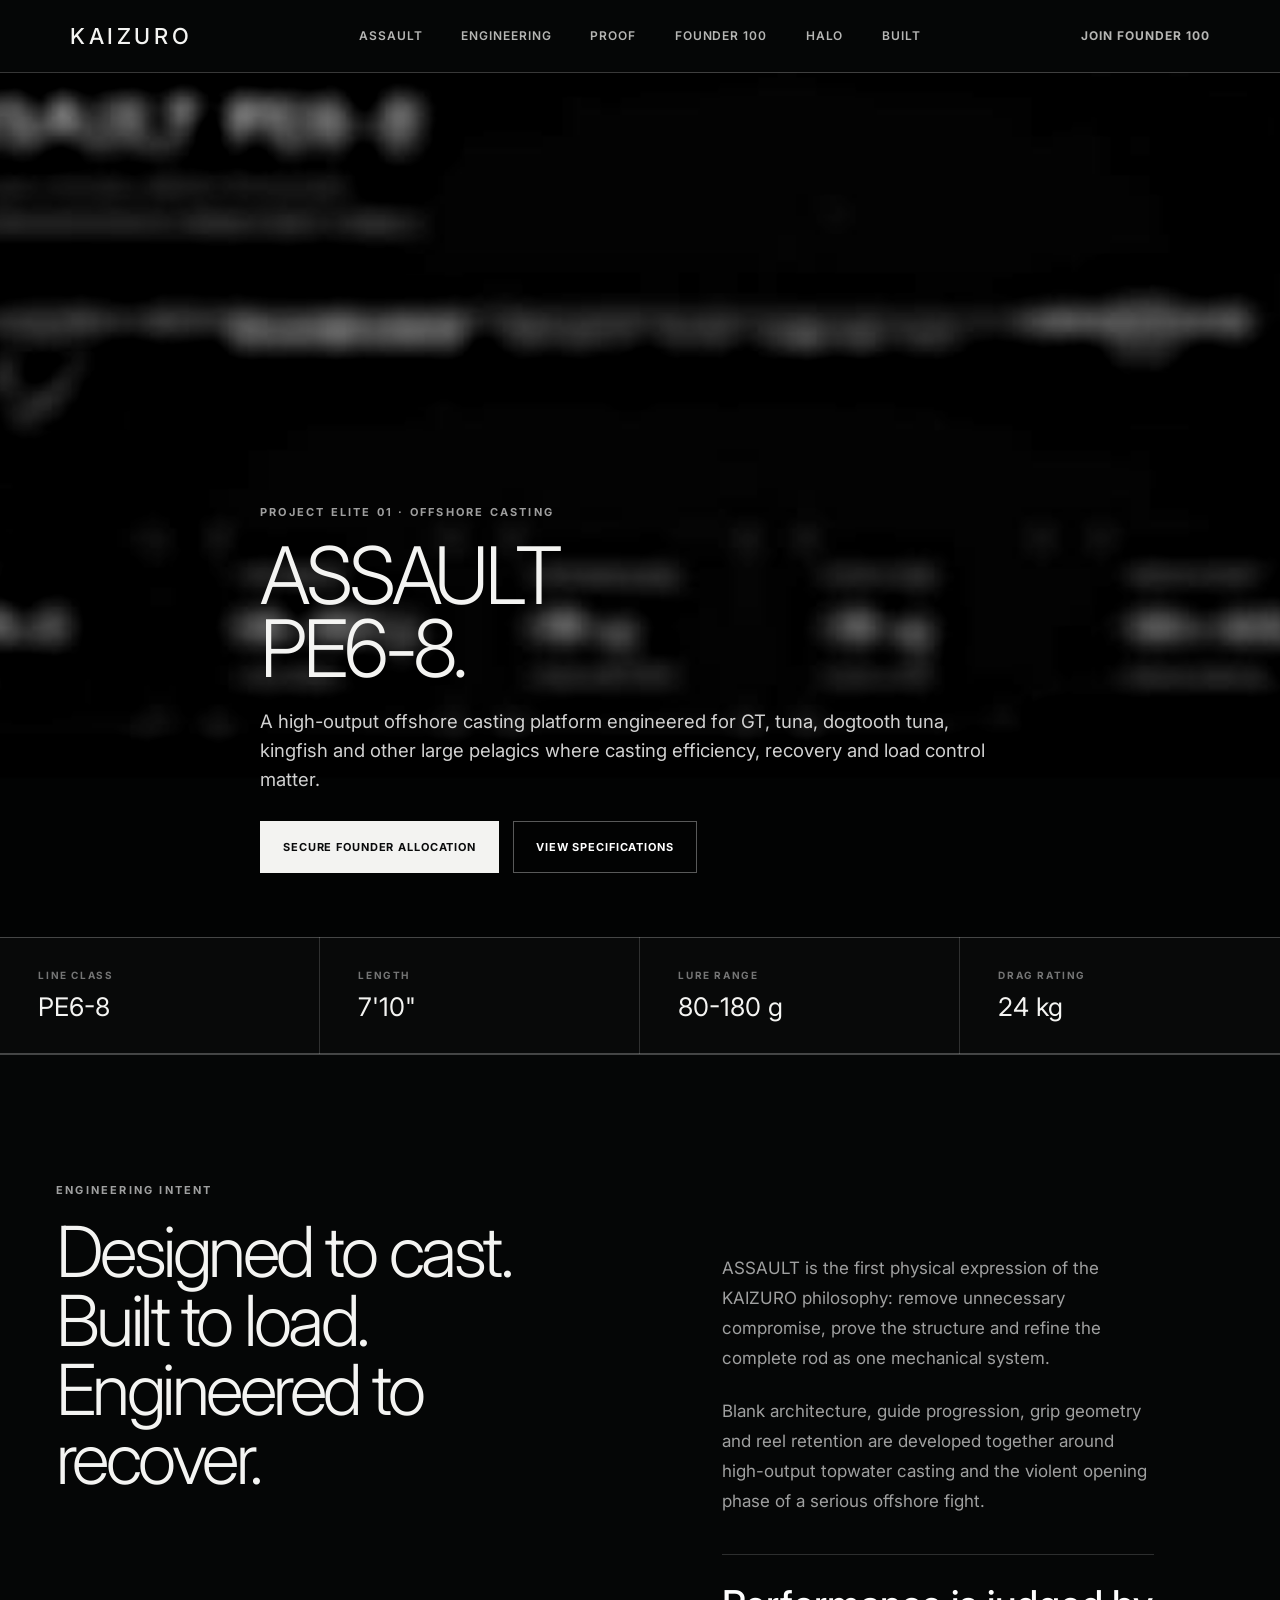
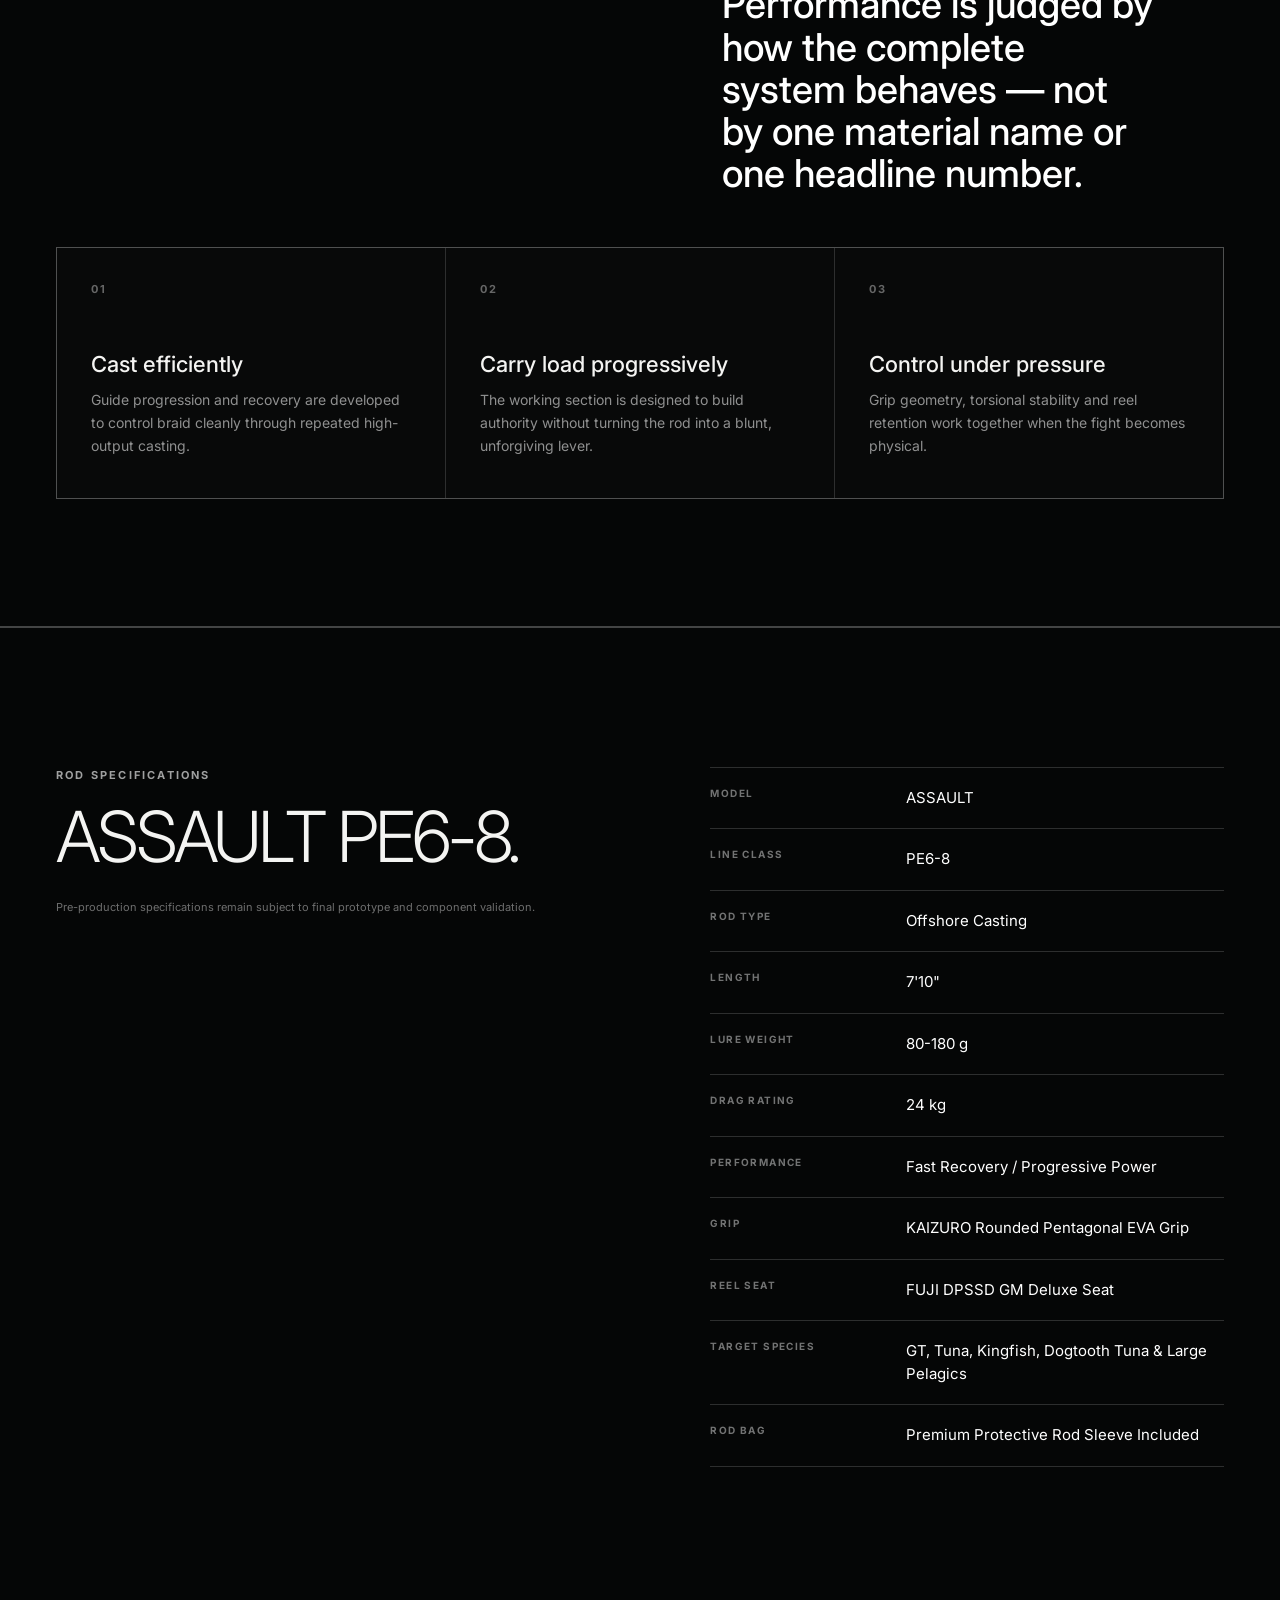
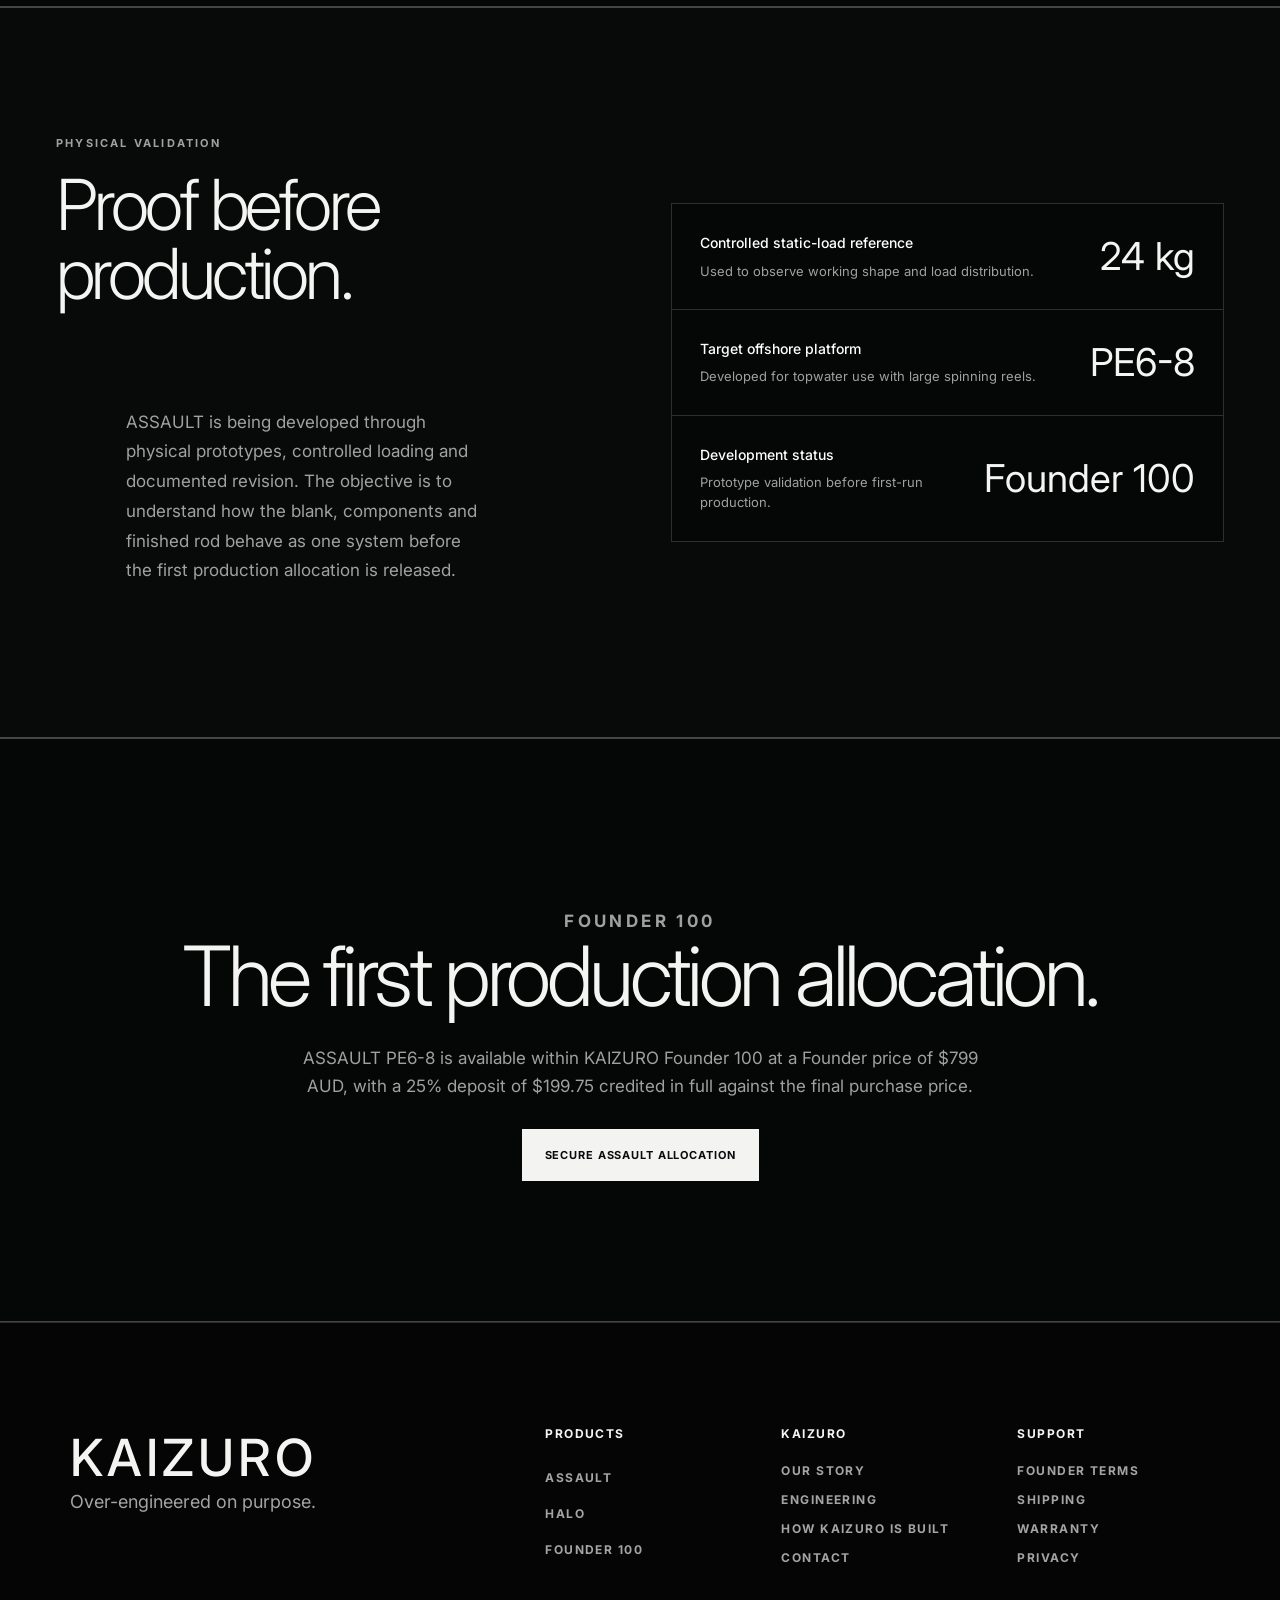
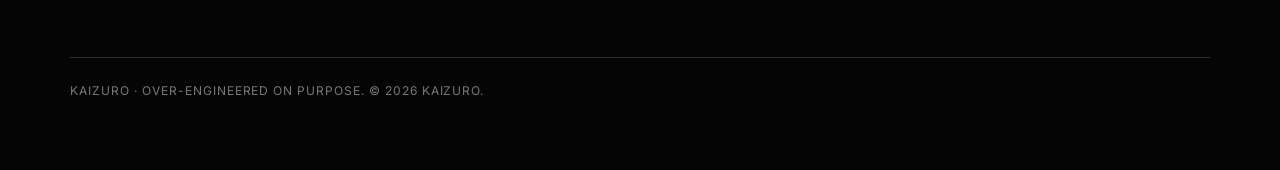
==== assault-pe6-8-preview/index.html @ 99f61db0 "Move ASSAULT preview hero image above desktop copy" ====
<!doctype html>
<html lang="en">
  <head>
    <meta charset="utf-8">
    <meta name="viewport" content="width=device-width, initial-scale=1">
    <meta name="robots" content="noindex,follow,noarchive">
    <meta name="description" content="Preview of the KAIZURO ASSAULT PE6-8 dedicated offshore casting rod page.">
    <title>ASSAULT PE6-8 Preview | KAIZURO</title>
    <link rel="icon" href="/favicon.svg" type="image/svg+xml">
    <link rel="preconnect" href="https://fonts.googleapis.com">
    <link rel="preconnect" href="https://fonts.gstatic.com" crossorigin>
    <link href="https://fonts.googleapis.com/css2?family=Inter:wght@300;400;500;600;700;800&display=swap" rel="stylesheet">
    <link rel="stylesheet" href="/styles.css?v=20260724-mobile-polish">
    <link rel="stylesheet" href="/styles/sections/06-halo-footer.css?v=20260724-mobile-polish">
    <link rel="stylesheet" href="/styles/mobile-polish.css?v=20260724-full-site-qa">
    <style>
      :root{--assault-bg:#050606;--assault-panel:#0a0b0c;--assault-line:rgba(255,255,255,.16);--assault-muted:rgba(255,255,255,.62);--assault-soft:rgba(255,255,255,.78);--assault-white:#f4f4f2}
      body{margin:0;background:var(--assault-bg);color:var(--assault-white);font-family:Inter,system-ui,sans-serif}
      .assault-main{padding-top:72px;background:var(--assault-bg)}
      .assault-wrap{width:min(1280px,calc(100% - 112px));margin:0 auto}
      .assault-kicker{margin:0 0 18px;color:rgba(255,255,255,.62);font-size:11px;font-weight:700;letter-spacing:.2em;text-transform:uppercase}
      .assault-hero{position:relative;min-height:calc(100svh - 72px);display:flex;align-items:flex-end;overflow:hidden;border-bottom:1px solid var(--assault-line);background:#020303}
      .assault-hero img{position:absolute;inset:0;width:100%;height:100%;object-fit:cover;object-position:center 60%;filter:brightness(.7) contrast(1.05)}
      .assault-hero::after{content:"";position:absolute;inset:0;background:linear-gradient(180deg,rgba(0,0,0,.06),rgba(0,0,0,.2) 45%,rgba(0,0,0,.88) 100%),linear-gradient(90deg,rgba(0,0,0,.74),rgba(0,0,0,.18) 68%)}
      .assault-hero-copy{position:relative;z-index:2;width:min(1060px,100%);padding:clamp(88px,10vw,150px) 0 clamp(46px,5vw,72px)}
      .assault-hero h1{margin:0;font-size:clamp(54px,6.9vw,98px);font-weight:300;line-height:.91;letter-spacing:-.052em}
      .assault-hero h1 span{display:block}
      .assault-lead{max-width:780px;margin:26px 0 0;color:rgba(255,255,255,.82);font-size:clamp(18px,1.45vw,22px);line-height:1.55}
      .assault-actions{display:flex;flex-wrap:wrap;gap:14px;margin-top:32px}
      .assault-actions a{display:inline-flex;min-height:52px;align-items:center;justify-content:center;padding:0 22px;border:1px solid rgba(255,255,255,.34);color:#fff;text-decoration:none;font-size:11px;font-weight:700;letter-spacing:.08em;text-transform:uppercase}
      .assault-actions a:first-child{background:#f3f3f1;color:#0a0b0c;border-color:#f3f3f1}
      .assault-status{display:grid;grid-template-columns:repeat(4,minmax(0,1fr));border-bottom:1px solid var(--assault-line);background:#080909}
      .assault-status div{padding:32px clamp(20px,3vw,42px);border-right:1px solid var(--assault-line)}
      .assault-status div:last-child{border-right:0}
      .assault-status small{display:block;margin-bottom:10px;color:rgba(255,255,255,.44);font-size:10px;font-weight:700;letter-spacing:.16em;text-transform:uppercase}
      .assault-status strong{font-size:clamp(19px,2vw,28px);font-weight:400}
      .assault-section{padding:clamp(88px,10vw,150px) 0;border-bottom:1px solid var(--assault-line)}
      .assault-intro-grid{display:grid;grid-template-columns:minmax(0,.9fr) minmax(0,1.1fr);gap:clamp(70px,10vw,160px);align-items:start}
      .assault-section h2{margin:0;font-size:clamp(46px,5.5vw,82px);font-weight:300;line-height:.98;letter-spacing:-.05em}
      .assault-copy{max-width:720px}
      .assault-copy p{margin:0 0 24px;color:var(--assault-muted);font-size:17px;line-height:1.75}
      .assault-copy strong{color:#fff;font-weight:500}
      .assault-principles{display:grid;grid-template-columns:repeat(3,minmax(0,1fr));gap:1px;margin-top:52px;background:var(--assault-line);border:1px solid var(--assault-line)}
      .assault-principles article{min-height:250px;padding:34px;background:#080909}
      .assault-principles span{display:block;margin-bottom:56px;color:rgba(255,255,255,.38);font-size:11px;font-weight:700;letter-spacing:.16em}
      .assault-principles h3{margin:0 0 12px;font-size:22px;font-weight:500}
      .assault-principles p{margin:0;color:rgba(255,255,255,.55);font-size:14px;line-height:1.65}
      .assault-specs{display:grid;grid-template-columns:minmax(0,1fr) minmax(0,1fr);gap:clamp(80px,11vw,170px);align-items:start}
      .assault-specs-list{margin:0;border-top:1px solid var(--assault-line)}
      .assault-specs-list div{display:grid;grid-template-columns:minmax(130px,.7fr) minmax(0,1.3fr);gap:24px;padding:19px 0;border-bottom:1px solid var(--assault-line)}
      .assault-specs-list dt{color:rgba(255,255,255,.44);font-size:10px;font-weight:700;letter-spacing:.14em;text-transform:uppercase}
      .assault-specs-list dd{margin:0;color:#fff;font-size:15px;line-height:1.5}
      .assault-proof{background:#080909}
      .assault-proof-grid{display:grid;grid-template-columns:minmax(0,.95fr) minmax(0,1.05fr);gap:clamp(70px,9vw,140px);align-items:center}
      .assault-proof-panel{border:1px solid var(--assault-line);background:#050606}
      .assault-proof-panel div{display:flex;justify-content:space-between;gap:24px;padding:28px;border-bottom:1px solid var(--assault-line)}
      .assault-proof-panel div:last-child{border-bottom:0}
      .assault-proof-panel span{max-width:350px;color:var(--assault-muted);font-size:13px;line-height:1.55}
      .assault-proof-panel b{display:block;margin-bottom:7px;color:#fff;font-size:14px;font-weight:500}
      .assault-proof-panel strong{align-self:center;font-size:clamp(28px,3vw,46px);font-weight:400;white-space:nowrap}
      .assault-founder{padding:clamp(90px,11vw,165px) 0;text-align:center;background:#050606}
      .assault-founder h2{max-width:940px;margin:0 auto;font-size:clamp(50px,6.5vw,94px);font-weight:300;line-height:.96;letter-spacing:-.055em}
      .assault-founder p{max-width:680px;margin:28px auto 0;color:var(--assault-muted);font-size:17px;line-height:1.7}
      .assault-founder .assault-actions{justify-content:center}
      .assault-note{max-width:720px;margin:28px 0 0;color:rgba(255,255,255,.42);font-size:11px;line-height:1.6}
      @media(min-width:1001px){.assault-hero{min-height:calc(100svh - 72px);align-items:flex-end}.assault-hero img{object-position:center 18%;transform:translateY(-12%) scale(1.02)}.assault-hero-copy{width:min(760px,100%);padding:clamp(390px,48vh,520px) 0 clamp(46px,5vw,72px)}.assault-hero h1{font-size:clamp(54px,6.2vw,88px);line-height:.92}.assault-lead{max-width:760px;margin-top:22px}.assault-actions{margin-top:28px}}
      @media(max-width:1000px){.assault-wrap{width:min(100% - 56px,1280px)}.assault-status{grid-template-columns:repeat(2,minmax(0,1fr))}.assault-status div:nth-child(2){border-right:0}.assault-status div:nth-child(-n+2){border-bottom:1px solid var(--assault-line)}.assault-intro-grid,.assault-specs,.assault-proof-grid{grid-template-columns:1fr;gap:52px}.assault-principles{grid-template-columns:1fr}.assault-principles article{min-height:0}.assault-principles span{margin-bottom:26px}}
      @media(max-width:640px){.assault-main{padding-top:64px}.assault-wrap{width:min(100% - 32px,1280px)}.assault-hero{min-height:calc(100svh - 64px)}.assault-hero img{object-position:52% center}.assault-hero::after{background:linear-gradient(180deg,rgba(0,0,0,.06),rgba(0,0,0,.2) 38%,rgba(0,0,0,.92) 100%)}.assault-hero-copy{padding:86px 0 48px}.assault-hero h1{font-size:clamp(54px,17vw,82px)}.assault-lead{font-size:17px}.assault-actions{display:grid;grid-template-columns:1fr}.assault-actions a{width:100%;box-sizing:border-box}.assault-status{grid-template-columns:1fr}.assault-status div,.assault-status div:nth-child(2){border-right:0;border-bottom:1px solid var(--assault-line)}.assault-status div:last-child{border-bottom:0}.assault-section{padding:74px 0}.assault-section h2{font-size:clamp(42px,12vw,62px)}.assault-principles{margin-top:38px}.assault-specs-list div{grid-template-columns:1fr;gap:8px}.assault-proof-panel div{padding:22px 18px}.assault-proof-panel strong{font-size:28px}.assault-founder{padding:78px 0}.assault-founder h2{font-size:clamp(46px,13vw,66px)}}
    </style>
  </head>
  <body>
    <header class="site-header" data-site-header>
      <a class="brand-word" href="/" aria-label="KAIZURO home">KAIZURO</a>
      <nav class="desktop-nav" aria-label="Primary navigation">
        <a href="/#assault">ASSAULT</a>
        <a href="/#details">Engineering</a>
        <a href="/#proof">Proof</a>
        <a href="/#founder">Founder 100</a>
        <a href="/#halo">HALO</a>
        <a href="/how-kaizuro-is-built/">Built</a>
      </nav>
      <a class="nav-action" href="/#founder-deposit">Join Founder 100</a>
      <button class="menu-toggle" type="button" aria-label="Open menu" aria-expanded="false" data-menu-toggle><span></span><span></span></button>
    </header>

    <nav class="mobile-menu" aria-label="Mobile navigation" data-mobile-menu>
      <a href="/">Home</a>
      <a href="/#assault">ASSAULT</a>
      <a href="/#details">Engineering</a>
      <a href="/#proof">Proof</a>
      <a href="/#founder">Founder 100</a>
      <a href="/how-kaizuro-is-built/">How KAIZURO Is Built</a>
    </nav>

    <main class="assault-main">
      <section class="assault-hero">
        <img src="/assets/kaizuro-site/editorial/02-project-elite-branding.png?v=20260719-2" alt="KAIZURO ASSAULT PE6-8 Project Elite offshore casting rod" fetchpriority="high" decoding="async">
        <div class="assault-wrap assault-hero-copy">
          <p class="assault-kicker">Project Elite 01 · Offshore Casting</p>
          <h1><span>ASSAULT</span><span>PE6-8.</span></h1>
          <p class="assault-lead">A high-output offshore casting platform engineered for GT, tuna, dogtooth tuna, kingfish and other large pelagics where casting efficiency, recovery and load control matter.</p>
          <div class="assault-actions">
            <a href="/#founder-deposit">Secure Founder Allocation</a>
            <a href="#specifications">View Specifications</a>
          </div>
        </div>
      </section>

      <section class="assault-status" aria-label="ASSAULT key specifications">
        <div><small>Line class</small><strong>PE6-8</strong></div>
        <div><small>Length</small><strong>7'10&quot;</strong></div>
        <div><small>Lure range</small><strong>80-180 g</strong></div>
        <div><small>Drag rating</small><strong>24 kg</strong></div>
      </section>

      <section class="assault-section">
        <div class="assault-wrap">
          <div class="assault-intro-grid">
            <div>
              <p class="assault-kicker">Engineering Intent</p>
              <h2>Designed to cast. Built to load. Engineered to recover.</h2>
            </div>
            <div class="assault-copy">
              <p>ASSAULT is the first physical expression of the KAIZURO philosophy: remove unnecessary compromise, prove the structure and refine the complete rod as one mechanical system.</p>
              <p>Blank architecture, guide progression, grip geometry and reel retention are developed together around high-output topwater casting and the violent opening phase of a serious offshore fight.</p>
              <strong>Performance is judged by how the complete system behaves — not by one material name or one headline number.</strong>
            </div>
          </div>

          <div class="assault-principles">
            <article><span>01</span><h3>Cast efficiently</h3><p>Guide progression and recovery are developed to control braid cleanly through repeated high-output casting.</p></article>
            <article><span>02</span><h3>Carry load progressively</h3><p>The working section is designed to build authority without turning the rod into a blunt, unforgiving lever.</p></article>
            <article><span>03</span><h3>Control under pressure</h3><p>Grip geometry, torsional stability and reel retention work together when the fight becomes physical.</p></article>
          </div>
        </div>
      </section>

      <section class="assault-section" id="specifications">
        <div class="assault-wrap assault-specs">
          <div>
            <p class="assault-kicker">Rod Specifications</p>
            <h2>ASSAULT PE6-8.</h2>
            <p class="assault-note">Pre-production specifications remain subject to final prototype and component validation.</p>
          </div>

          <dl class="assault-specs-list">
            <div><dt>Model</dt><dd>ASSAULT</dd></div>
            <div><dt>Line class</dt><dd>PE6-8</dd></div>
            <div><dt>Rod type</dt><dd>Offshore Casting</dd></div>
            <div><dt>Length</dt><dd>7'10&quot;</dd></div>
            <div><dt>Lure weight</dt><dd>80-180 g</dd></div>
            <div><dt>Drag rating</dt><dd>24 kg</dd></div>
            <div><dt>Performance</dt><dd>Fast Recovery / Progressive Power</dd></div>
            <div><dt>Grip</dt><dd>KAIZURO Rounded Pentagonal EVA Grip</dd></div>
            <div><dt>Reel seat</dt><dd>FUJI DPSSD GM Deluxe Seat</dd></div>
            <div><dt>Target species</dt><dd>GT, Tuna, Kingfish, Dogtooth Tuna &amp; Large Pelagics</dd></div>
            <div><dt>Rod bag</dt><dd>Premium Protective Rod Sleeve Included</dd></div>
          </dl>
        </div>
      </section>

      <section class="assault-section assault-proof">
        <div class="assault-wrap assault-proof-grid">
          <div>
            <p class="assault-kicker">Physical Validation</p>
            <h2>Proof before production.</h2>
            <div class="assault-copy" style="margin-top:28px"><p>ASSAULT is being developed through physical prototypes, controlled loading and documented revision. The objective is to understand how the blank, components and finished rod behave as one system before the first production allocation is released.</p></div>
          </div>
          <div class="assault-proof-panel">
            <div><span><b>Controlled static-load reference</b>Used to observe working shape and load distribution.</span><strong>24 kg</strong></div>
            <div><span><b>Target offshore platform</b>Developed for topwater use with large spinning reels.</span><strong>PE6-8</strong></div>
            <div><span><b>Development status</b>Prototype validation before first-run production.</span><strong>Founder 100</strong></div>
          </div>
        </div>
      </section>

      <section class="assault-founder">
        <div class="assault-wrap">
          <p class="assault-kicker">Founder 100</p>
          <h2>The first production allocation.</h2>
          <p>ASSAULT PE6-8 is available within KAIZURO Founder 100 at a Founder price of $799 AUD, with a 25% deposit of $199.75 credited in full against the final purchase price.</p>
          <div class="assault-actions"><a href="/#founder-deposit">Secure ASSAULT Allocation</a></div>
        </div>
      </section>
    </main>

    <footer class="site-footer">
      <div class="footer-brand"><strong>KAIZURO</strong><p>Over-engineered on purpose.</p></div>
      <div class="footer-links">
        <nav aria-label="Products"><b>Products</b><a href="/#assault">ASSAULT</a><a href="/#halo">HALO</a><a href="/#founder">Founder 100</a></nav>
        <nav aria-label="KAIZURO"><b>KAIZURO</b><a href="/#story">Our Story</a><a href="/#details">Engineering</a><a href="/how-kaizuro-is-built/">How KAIZURO Is Built</a><a href="mailto:info@kaizuro.com">Contact</a></nav>
        <nav aria-label="Support"><b>Support</b><a href="/#terms-title">Founder Terms</a><a href="mailto:info@kaizuro.com?subject=Shipping">Shipping</a><a href="mailto:info@kaizuro.com?subject=Warranty">Warranty</a><a href="mailto:info@kaizuro.com?subject=Privacy">Privacy</a></nav>
      </div>
      <p class="footer-bottom">KAIZURO · Over-engineered on purpose. © 2026 KAIZURO.</p>
    </footer>

    <script>
      const header=document.querySelector('[data-site-header]');
      const toggle=document.querySelector('[data-menu-toggle]');
      const menu=document.querySelector('[data-mobile-menu]');
      const setHeader=()=>header?.classList.toggle('scrolled',window.scrollY>18);
      window.addEventListener('scroll',setHeader,{passive:true});setHeader();
      toggle?.addEventListener('click',()=>{const open=!menu.classList.contains('open');menu.classList.toggle('open',open);header?.classList.toggle('menu-open',open);toggle.setAttribute('aria-expanded',String(open));});
      menu?.addEventListener('click',e=>{if(e.target.closest('a')){menu.classList.remove('open');header?.classList.remove('menu-open');toggle?.setAttribute('aria-expanded','false');}});
    </script>
  </body>
</html>
---- styles.css ----
:root {
  --black: #050505;
  --soft-black: #0d0d0d;
  --charcoal: #181818;
  --white: #f4f4f2;
  --muted: #a4a4a4;
  --line: rgba(255, 255, 255, 0.16);
  --dark-line: rgba(5, 5, 5, 0.14);
  --max: 1440px;
  --pad: clamp(64px, 5.5vw, 80px);
  --header: 72px;
}

* {
  box-sizing: border-box;
}

html {
  background: var(--black);
  color: var(--white);
  scroll-behavior: smooth;
}

body {
  margin: 0;
  background: var(--black);
  color: var(--white);
  font-family: Inter, "Neue Haas Grotesk Text", "Helvetica Now Text", Helvetica, Arial, sans-serif;
  letter-spacing: 0;
  overflow-x: hidden;
}

img {
  display: block;
  max-width: 100%;
}

a {
  color: inherit;
  text-decoration: none;
}

button,
input {
  font: inherit;
}

.site-header {
  position: fixed;
  inset: 0 0 auto;
  z-index: 50;
  display: grid;
  grid-template-columns: 1fr auto 1fr;
  align-items: center;
  height: var(--header);
  padding: 0 var(--pad);
  border-bottom: 1px solid transparent;
  color: var(--white);
  transition: background 220ms ease, border-color 220ms ease;
}

.site-header.scrolled,
.site-header.menu-open {
  background: rgba(5, 5, 5, 0.88);
  border-color: var(--line);
  backdrop-filter: blur(18px);
}

.brand-word,
.site-footer strong {
  font-size: 22px;
  font-weight: 500;
  letter-spacing: 0.16em;
}

.desktop-nav {
  display: flex;
  align-items: center;
  gap: clamp(22px, 3vw, 42px);
  font-size: 12px;
  font-weight: 600;
  letter-spacing: 0.08em;
  text-transform: uppercase;
}

.desktop-nav a,
.nav-action,
.mobile-menu a {
  opacity: 0.74;
  transition: opacity 180ms ease;
}

.desktop-nav a:hover,
.nav-action:hover,
.mobile-menu a:hover {
  opacity: 1;
}

.nav-action {
  justify-self: end;
  font-size: 12px;
  font-weight: 700;
  letter-spacing: 0.08em;
  text-transform: uppercase;
}

.menu-toggle {
  display: none;
  justify-self: end;
  width: 42px;
  height: 42px;
  border: 0;
  background: transparent;
  color: currentColor;
}

.menu-toggle span {
  display: block;
  width: 22px;
  height: 1px;
  margin: 7px auto;
  background: currentColor;
}

.mobile-menu {
  position: fixed;
  inset: var(--header) 0 auto;
  z-index: 45;
  display: none;
  padding: 18px 24px 28px;
  background: rgba(5, 5, 5, 0.96);
  border-bottom: 1px solid var(--line);
}

.mobile-menu.open {
  display: grid;
  gap: 18px;
}

.section-dark {
  background: var(--black);
  color: var(--white);
}

.section-light {
  background: var(--white);
  color: var(--black);
}

main section {
  scroll-margin-top: var(--header);
}

.content-grid {
  width: min(calc(100vw - (var(--pad) * 2)), var(--max));
  margin-inline: auto;
}

.eyebrow {
  margin: 0 0 28px;
  color: var(--muted);
  font-size: 12px;
  font-weight: 700;
  letter-spacing: 0.26em;
  line-height: 1.4;
  text-transform: uppercase;
}

h1,
h2,
h3,
p {
  margin-top: 0;
}

h1,
h2 {
  max-width: 920px;
  font-weight: 300;
  line-height: 0.98;
}

h1 {
  margin-bottom: 30px;
  font-size: clamp(64px, 8vw, 118px);
}

h2 {
  margin-bottom: 34px;
  font-size: clamp(52px, 6.1vw, 92px);
}

h3 {
  margin-bottom: 14px;
  font-size: clamp(22px, 2vw, 30px);
  font-weight: 400;
  line-height: 1.1;
}

p {
  color: rgba(244, 244, 242, 0.78);
  font-size: clamp(18px, 1.35vw, 22px);
  font-weight: 400;
  line-height: 1.55;
}

.section-light p {
  color: rgba(5, 5, 5, 0.68);
}

.hero,
.assault-reveal,
.halo-section {
  position: relative;
  min-height: 100svh;
  overflow: clip;
}

.full-bleed-image {
  position: absolute;
  inset: 0;
  margin: 0;
}

.full-bleed-image img,
.full-width-product img,
.sticky-image img,
.chapter-image img {
  width: 100%;
  height: 100%;
  object-fit: cover;
}

.focal-hero img {
  object-position: 64% 48%;
}

.focal-origin img {
  object-position: 67% 52%;
}

.focal-assault img {
  object-position: 64% 49%;
}

.focal-guide img {
  object-position: 69% 50%;
}

.focal-frame img {
  object-position: 58% 48%;
}

.focal-wrap img,
.focal-tip img {
  object-position: 56% 48%;
}

.focal-grip img {
  object-position: 72% 50%;
}

.focal-reel img {
  object-position: 57% 52%;
}

.focal-founder img {
  object-position: 50% 50%;
}

.focal-halo img {
  object-position: 58% 50%;
}

.hero-scrim {
  position: absolute;
  inset: 0;
  background:
    linear-gradient(90deg, rgba(0, 0, 0, 0.82) 0%, rgba(0, 0, 0, 0.58) 34%, rgba(0, 0, 0, 0.16) 72%),
    linear-gradient(0deg, rgba(0, 0, 0, 0.72) 0%, rgba(0, 0, 0, 0) 42%);
}

.hero-copy {
  position: relative;
  z-index: 2;
  display: grid;
  align-content: center;
  min-height: 100svh;
  padding-top: var(--header);
}

.hero-copy p:not(.eyebrow),
.halo-copy p {
  max-width: 600px;
}

.hero-actions {
  display: flex;
  gap: 12px;
  margin-top: 22px;
}

.hero-actions a,
.halo-copy a,
.text-link,
.capture-box button {
  display: inline-grid;
  min-height: 52px;
  align-items: center;
  justify-content: center;
  padding: 0 24px;
  border: 1px solid rgba(244, 244, 242, 0.72);
  font-size: 12px;
  font-weight: 800;
  letter-spacing: 0.1em;
  text-transform: uppercase;
}

.hero-actions a:first-child,
.capture-box button {
  background: var(--white);
  color: var(--black);
}

.hero-status {
  position: absolute;
  right: 0;
  bottom: 34px;
  left: 0;
  z-index: 2;
  display: flex;
  justify-content: space-between;
  gap: 18px;
  color: rgba(244, 244, 242, 0.62);
  font-size: 12px;
  font-weight: 700;
  letter-spacing: 0.14em;
  text-transform: uppercase;
}

.split-story {
  display: grid;
  grid-template-columns: minmax(360px, 0.82fr) minmax(0, 1.18fr);
  gap: clamp(60px, 8vw, 130px);
  width: min(calc(100vw - (var(--pad) * 2)), var(--max));
  min-height: 112svh;
  margin-inline: auto;
  padding: clamp(120px, 15vw, 210px) 0;
}

.split-story.reverse {
  grid-template-columns: minmax(0, 1.14fr) minmax(360px, 0.86fr);
}

.story-copy {
  align-self: center;
}

.story-copy p {
  max-width: 610px;
}

.story-copy strong,
.assault-copy strong {
  display: block;
  max-width: 660px;
  margin-top: 54px;
  padding-top: 34px;
  border-top: 1px solid var(--line);
  font-size: clamp(34px, 4vw, 62px);
  font-weight: 300;
  line-height: 1.1;
}

.section-light .story-copy strong {
  border-color: var(--dark-line);
}

.story-copy small {
  display: block;
  margin: 38px 0 22px;
  color: rgba(5, 5, 5, 0.54);
  font-size: 16px;
}

.sticky-image {
  position: sticky;
  top: calc(var(--header) + 34px);
  align-self: start;
  height: min(82svh, 850px);
  margin: 0;
  overflow: hidden;
}

.contained-image {
  background: #101010;
}

.assault-reveal {
  min-height: 118svh;
  padding: 120px 0;
}

.full-width-product {
  position: sticky;
  top: 0;
  width: 100vw;
  height: 100svh;
  margin: 0;
}

.assault-copy {
  position: relative;
  z-index: 2;
  margin-top: -72svh;
  padding-bottom: 18svh;
}

.assault-copy p {
  max-width: 560px;
}

.system-section,
.proof-section,
.evolution-section,
.terms-section,
.capture-section {
  padding: clamp(110px, 14vw, 190px) 0;
}

.system-section h2 {
  max-width: 1120px;
}

.principle-row {
  display: grid;
  grid-template-columns: repeat(3, 1fr);
  gap: 1px;
  margin-top: 76px;
  border-top: 1px solid var(--dark-line);
}

.principle-row article {
  padding: 38px clamp(22px, 3vw, 44px) 0 0;
}

.principle-row span,
.timeline span,
.metric-row span,
.chapter-copy span,
.detail-list span,
.terms-list summary {
  color: var(--muted);
  font-size: 12px;
  font-weight: 700;
  letter-spacing: 0.16em;
  text-transform: uppercase;
}

.principle-row h3 {
  margin-top: 38px;
}

.technical-scroll {
  position: relative;
  display: grid;
  grid-template-columns: minmax(320px, 36vw) 1fr;
  gap: clamp(42px, 6vw, 100px);
  width: min(calc(100vw - (var(--pad) * 2)), var(--max));
  min-height: 260svh;
  margin-inline: auto;
  padding: 120px 0;
}

.chapter-copy {
  position: sticky;
  top: 17svh;
  height: fit-content;
}

.chapter-copy h2 {
  max-width: 530px;
  font-size: clamp(48px, 5vw, 78px);
}

.chapter-copy p {
  max-width: 460px;
}

.chapter-track {
  display: grid;
  gap: 34vh;
}

.chapter-image {
  height: 78svh;
  margin: 0;
  overflow: hidden;
}

.detail-list {
  display: grid;
  gap: 0;
  max-width: 610px;
  margin-top: 44px;
  border-top: 1px solid var(--line);
}

.section-light .detail-list {
  border-color: var(--dark-line);
}

.detail-list span {
  display: block;
  padding: 20px 0;
  border-bottom: 1px solid var(--line);
}

.section-light .detail-list span {
  border-color: var(--dark-line);
}

.detail-list.two-column {
  grid-template-columns: repeat(2, minmax(0, 1fr));
  column-gap: 34px;
}

.proof-grid,
.terms-grid {
  display: grid;
  grid-template-columns: minmax(360px, 0.9fr) minmax(0, 1.1fr);
  gap: clamp(64px, 9vw, 140px);
  align-items: start;
}

.proof-panel {
  border-top: 1px solid var(--line);
}

.metric-row {
  display: flex;
  justify-content: space-between;
  gap: 30px;
  padding: 28px 0;
  border-bottom: 1px solid var(--line);
}

.metric-row strong {
  font-size: clamp(36px, 5vw, 76px);
  font-weight: 300;
  line-height: 0.9;
}

.load-curve {
  position: relative;
  height: 220px;
  margin-top: 44px;
  border-left: 1px solid var(--line);
  border-bottom: 1px solid var(--line);
  overflow: hidden;
}

.load-curve::before {
  content: "";
  position: absolute;
  right: 0;
  bottom: 0;
  left: 0;
  height: 100%;
  background: linear-gradient(160deg, transparent 46%, rgba(244, 244, 242, 0.1) 47%, transparent 63%);
}

.load-curve span {
  position: absolute;
  right: 7%;
  bottom: 20%;
  width: 72%;
  height: 58%;
  border-right: 2px solid rgba(244, 244, 242, 0.9);
  border-bottom: 2px solid rgba(244, 244, 242, 0.9);
  border-radius: 0 0 78% 0;
  transform: skewX(-18deg);
}

.timeline {
  display: grid;
  grid-template-columns: repeat(7, minmax(150px, 1fr));
  gap: 0;
  margin: 80px 0 0;
  padding: 0;
  list-style: none;
  border-top: 1px solid var(--dark-line);
  overflow-x: auto;
}

.timeline li {
  min-width: 170px;
  padding: 26px 24px 0 0;
}

.timeline strong {
  display: block;
  margin: 28px 0 12px;
  font-size: 22px;
  font-weight: 500;
}

.timeline p {
  font-size: 15px;
}

.text-link {
  width: fit-content;
  margin-top: 42px;
}

.terms-list {
  border-top: 1px solid var(--line);
}

.terms-list details {
  border-bottom: 1px solid var(--line);
}

.terms-list summary {
  cursor: pointer;
  padding: 28px 0;
  list-style: none;
}

.terms-list summary::-webkit-details-marker {
  display: none;
}

.terms-list p {
  max-width: 640px;
  padding-bottom: 28px;
  font-size: 18px;
}

.halo-section {
  min-height: 100svh;
}

.halo-copy {
  position: relative;
  z-index: 2;
  display: grid;
  align-content: center;
  min-height: 100svh;
  padding-top: var(--header);
}

.halo-copy h2 {
  max-width: 960px;
  font-size: clamp(70px, 10vw, 146px);
}

.capture-box {
  max-width: 920px;
}

.capture-box h2 {
  max-width: 900px;
}

.capture-box form {
  display: grid;
  grid-template-columns: 1fr auto;
  gap: 14px;
  max-width: 720px;
  margin-top: 50px;
}

.capture-box label {
  position: absolute;
  width: 1px;
  height: 1px;
  overflow: hidden;
  clip: rect(0 0 0 0);
}

.capture-box input {
  min-height: 54px;
  border: 0;
  border-bottom: 1px solid rgba(5, 5, 5, 0.42);
  background: transparent;
  color: var(--black);
  outline: 0;
}

.site-footer {
  display: flex;
  justify-content: space-between;
  gap: 32px;
  padding: 54px var(--pad) 70px;
  background: var(--black);
  border-top: 1px solid var(--line);
  color: var(--white);
}

.site-footer nav {
  display: flex;
  flex-wrap: wrap;
  gap: 26px;
  color: var(--muted);
  font-size: 12px;
  font-weight: 700;
  letter-spacing: 0.12em;
  text-transform: uppercase;
}

@media (max-width: 1100px) {
  :root {
    --pad: clamp(32px, 5vw, 48px);
  }

  .desktop-nav,
  .nav-action {
    display: none;
  }

  .site-header {
    grid-template-columns: 1fr auto;
  }

  .menu-toggle {
    display: block;
  }

  .split-story,
  .split-story.reverse,
  .technical-scroll,
  .proof-grid,
  .terms-grid {
    grid-template-columns: 1fr;
  }

  .split-story,
  .split-story.reverse {
    min-height: auto;
    padding: 110px 0;
  }

  .sticky-image {
    position: relative;
    top: auto;
    height: 68svh;
  }

  .split-story.reverse .sticky-image {
    order: 2;
  }

  .technical-scroll {
    min-height: auto;
    padding: 110px 0;
  }

  .chapter-copy {
    position: relative;
    top: auto;
  }

  .chapter-track {
    gap: 28px;
  }

  .chapter-image {
    height: 68svh;
  }

  .principle-row {
    grid-template-columns: 1fr;
  }

  .timeline {
    grid-template-columns: repeat(7, 220px);
  }
}

@media (max-width: 640px) {
  :root {
    --pad: clamp(20px, 6vw, 24px);
    --header: 64px;
  }

  .site-header {
    padding-inline: var(--pad);
  }

  .brand-word {
    font-size: 18px;
  }

  h1 {
    font-size: clamp(50px, 14vw, 64px);
  }

  h2,
  .chapter-copy h2 {
    font-size: clamp(39px, 11vw, 52px);
  }

  p {
    font-size: 17px;
  }

  .hero {
    min-height: 820px;
  }

  .hero-copy {
    align-content: end;
    min-height: 760px;
    padding-bottom: 150px;
  }

  .hero-scrim {
    background:
      linear-gradient(0deg, rgba(0, 0, 0, 0.92) 0%, rgba(0, 0, 0, 0.56) 48%, rgba(0, 0, 0, 0.04) 92%),
      linear-gradient(90deg, rgba(0, 0, 0, 0.48) 0%, rgba(0, 0, 0, 0) 70%);
  }

  .focal-hero img {
    object-position: 68% 47%;
  }

  .focal-origin img,
  .focal-guide img {
    object-position: 65% 50%;
  }

  .focal-assault img {
    object-position: 70% 50%;
  }

  .focal-frame img {
    object-position: 59% 50%;
  }

  .focal-grip img {
    object-position: 77% 50%;
  }

  .focal-reel img {
    object-position: 55% 50%;
  }

  .hero-actions,
  .hero-status,
  .site-footer,
  .capture-box form {
    flex-direction: column;
    display: grid;
    grid-template-columns: 1fr;
  }

  .hero-status {
    bottom: 26px;
    align-items: start;
  }

  .assault-reveal {
    min-height: auto;
    padding: 0 0 100px;
  }

  .full-width-product {
    position: relative;
    height: 62svh;
  }

  .assault-copy {
    margin-top: 0;
    padding-top: 50px;
    padding-bottom: 0;
  }

  .system-section,
  .proof-section,
  .evolution-section,
  .terms-section,
  .capture-section {
    padding: 92px 0;
  }

  .sticky-image,
  .chapter-image {
    height: 54svh;
  }

  .detail-list.two-column {
    grid-template-columns: 1fr;
  }

  .metric-row {
    display: grid;
  }

  .halo-copy {
    align-content: end;
    padding-bottom: 90px;
  }

  .halo-copy h2 {
    font-size: clamp(54px, 15vw, 78px);
  }
}

/* Editorial alignment pass: all major story copy follows the KAIZURO logo axis. */
@media (min-width: 1101px) {
  .hero-copy {
    padding-top: clamp(118px, 13vh, 150px);
    padding-bottom: 110px;
  }

  .hero h1 {
    max-width: 680px;
    font-size: clamp(56px, 5.2vw, 82px);
  }

  .hero-copy p:not(.eyebrow) {
    max-width: 500px;
  }

  .split-story,
  .split-story.reverse {
    width: calc(100% - (var(--pad) * 2));
    max-width: none;
    margin-inline: var(--pad);
  }

  .assault-copy,
  .system-section > .content-grid,
  .proof-section > .content-grid,
  .evolution-section > .content-grid,
  .founder-section > .content-grid,
  .terms-section > .content-grid,
  .capture-section > .content-grid,
  .halo-copy {
    width: auto;
    max-width: none;
    margin-inline: 0;
    padding-right: var(--pad);
    padding-left: var(--pad);
  }

  .assault-copy {
    align-content: center;
    padding-top: var(--header);
  }

  .assault-copy h2 {
    max-width: 760px;
    font-size: clamp(58px, 5vw, 82px);
    white-space: nowrap;
  }

  .assault-copy p,
  .assault-copy strong {
    max-width: 560px;
  }

  .assault-copy strong {
    font-size: clamp(30px, 3vw, 46px);
  }
}

/* Final technical chapter behaviour after all legacy overrides. */
@media (min-width: 1101px) {
  .technical-scroll {
    min-height: 2400px;
    grid-template-columns: minmax(320px, 0.62fr) minmax(0, 1.38fr);
    padding-right: var(--pad);
    padding-left: var(--pad);
  }

  .technical-scroll .chapter-copy {
    position: sticky;
    top: 140px;
    align-self: start;
  }

  .technical-scroll .chapter-track {
    gap: 150px;
  }

  .technical-scroll .chapter-image,
  .technical-scroll .chapter-image:nth-child(1),
  .technical-scroll .chapter-image:nth-child(n + 2) {
    display: block;
    height: min(78vh, 820px);
  }
}

@media (max-width: 1100px) {
  .technical-scroll {
    min-height: auto;
  }

  .technical-scroll > .chapter-copy {
    display: none;
  }

  .technical-scroll .chapter-image,
  .technical-scroll .chapter-image:nth-child(1),
  .technical-scroll .chapter-image:nth-child(n + 2) {
    display: grid;
    height: auto;
    overflow: visible;
  }

  .technical-scroll .chapter-image img {
    aspect-ratio: 16 / 10;
    height: auto;
    object-fit: cover;
  }

  .mobile-chapter-copy {
    display: grid;
  }
}

/* Sales-story merge: differentiation, validation, ownership and future. */
.section-lead,
.system-intro {
  max-width: 720px;
  color: inherit;
  font-size: clamp(22px, 2vw, 30px);
  font-weight: 400;
  line-height: 1.35;
}

.system-intro {
  margin: 34px 0 72px;
  color: rgba(5, 5, 5, 0.68);
}

.detail-list span b,
.metric-row span b {
  display: block;
  margin-bottom: 7px;
  color: inherit;
  font-size: 15px;
  font-weight: 700;
}

.detail-list span {
  line-height: 1.5;
}

.curve-heading {
  max-width: 560px;
  margin: 24px 0 12px;
  color: var(--white);
  font-size: clamp(20px, 1.8vw, 28px);
  line-height: 1.25;
}

.proof-disclosure {
  display: block;
  max-width: 620px;
  color: rgba(244, 244, 242, 0.52);
  line-height: 1.5;
}

.evolution-grid {
  display: grid;
  gap: clamp(58px, 7vw, 104px);
}

.evolution-section .roadmap-copy {
  max-width: 880px;
}

.evolution-section .roadmap-copy h2 {
  max-width: 820px;
}

.evolution-section .roadmap-copy p:not(.eyebrow) {
  max-width: 700px;
  color: rgba(5, 5, 5, 0.66);
}

.prototype-timeline {
  display: grid;
  grid-template-columns: repeat(4, minmax(0, 1fr));
  gap: clamp(34px, 4vw, 64px);
  margin: 0;
  padding: 0;
  list-style: none;
}

.prototype-timeline li {
  padding-top: 24px;
  border-top: 1px solid rgba(5, 5, 5, 0.22);
}

.prototype-timeline span {
  display: block;
  margin-bottom: 30px;
  color: rgba(5, 5, 5, 0.42);
  font-size: clamp(30px, 3vw, 48px);
  font-weight: 300;
}

.prototype-timeline strong {
  display: block;
  margin-bottom: 12px;
  color: var(--black);
  font-size: clamp(22px, 2vw, 30px);
}

.prototype-timeline p {
  margin: 0;
  color: rgba(5, 5, 5, 0.64);
}

.evolution-close {
  max-width: 980px;
  padding-top: 42px;
  border-top: 1px solid rgba(5, 5, 5, 0.22);
  color: var(--black);
  font-size: clamp(30px, 3.5vw, 54px);
  font-weight: 300;
  line-height: 1.08;
}

.founder-subhead {
  grid-column: 1;
  margin-top: 8px;
  color: var(--white);
  font-size: clamp(28px, 3vw, 46px);
  font-weight: 300;
  line-height: 1.1;
}

.founder-roadmap {
  display: grid;
  grid-template-columns: minmax(300px, 0.7fr) minmax(520px, 1.3fr);
  gap: clamp(54px, 7vw, 110px);
  align-items: start;
  padding: clamp(70px, 7vw, 104px) 0 20px;
  border-top: 1px solid var(--line);
}

.founder-roadmap h3 {
  max-width: 540px;
  font-size: clamp(42px, 4.5vw, 70px);
  font-weight: 300;
  line-height: 1;
}

.founder-roadmap > div > p:not(.eyebrow) {
  max-width: 500px;
  color: var(--muted);
}

.capture-box > p:not(.eyebrow) {
  max-width: 720px;
  color: rgba(5, 5, 5, 0.64);
  font-size: clamp(18px, 1.6vw, 23px);
}

.capture-box > small {
  display: block;
  margin-top: 18px;
  color: rgba(5, 5, 5, 0.54);
}

.site-footer {
  display: grid;
  grid-template-columns: minmax(260px, 0.8fr) minmax(580px, 1.2fr);
  align-items: start;
  padding-top: clamp(80px, 8vw, 120px);
}

.footer-brand strong {
  font-size: clamp(34px, 4vw, 58px);
  letter-spacing: 0.08em;
}

.footer-brand p {
  color: var(--muted);
}

.footer-links {
  display: grid;
  grid-template-columns: repeat(3, 1fr);
  gap: 44px;
}

.site-footer .footer-links nav {
  display: grid;
  gap: 14px;
}

.site-footer nav b {
  margin-bottom: 8px;
  color: var(--white);
}

.footer-bottom {
  grid-column: 1 / -1;
  margin: 60px 0 0;
  padding-top: 24px;
  border-top: 1px solid var(--line);
  color: rgba(244, 244, 242, 0.48);
  font-size: 12px;
  letter-spacing: 0.08em;
  text-transform: uppercase;
}

.mobile-chapter-copy {
  display: none;
}

@media (min-width: 1101px) {
  .technical-scroll {
    min-height: 2400px;
    grid-template-columns: minmax(320px, 0.62fr) minmax(0, 1.38fr);
    padding-right: var(--pad);
    padding-left: var(--pad);
  }

  .technical-scroll .chapter-copy {
    position: sticky;
    top: 140px;
    align-self: start;
  }

  .technical-scroll .chapter-track {
    gap: 150px;
  }

  .technical-scroll .chapter-image,
  .technical-scroll .chapter-image:nth-child(1),
  .technical-scroll .chapter-image:nth-child(n + 2) {
    display: block;
    height: min(78vh, 820px);
  }
}

@media (max-width: 1100px) {
  .technical-scroll {
    min-height: auto;
  }

  .technical-scroll > .chapter-copy {
    display: none;
  }

  .technical-scroll .chapter-image,
  .technical-scroll .chapter-image:nth-child(1),
  .technical-scroll .chapter-image:nth-child(n + 2) {
    display: grid;
    height: auto;
    overflow: visible;
  }

  .technical-scroll .chapter-image img {
    aspect-ratio: 16 / 10;
    height: auto;
    object-fit: cover;
  }

  .mobile-chapter-copy {
    display: grid;
    gap: 12px;
    padding: 28px 0 52px;
  }

  .mobile-chapter-copy span {
    color: var(--muted);
    font-size: 12px;
    font-weight: 800;
    letter-spacing: 0.14em;
    text-transform: uppercase;
  }

  .mobile-chapter-copy b {
    max-width: 580px;
    font-size: clamp(34px, 7vw, 54px);
    font-weight: 300;
    line-height: 1.05;
  }

  .mobile-chapter-copy p {
    max-width: 620px;
    margin: 0;
    color: var(--muted);
  }

  .prototype-timeline,
  .founder-roadmap,
  .site-footer,
  .footer-links {
    grid-template-columns: 1fr;
  }

  .founder-roadmap .production-roadmap {
    margin-left: 28px;
  }

  .footer-bottom {
    grid-column: 1;
  }
}

/* Layout repair pass: tighter editorial modules, fewer sticky/crop failures. */
h1 {
  font-size: clamp(58px, 7.4vw, 104px);
}

h2 {
  font-size: clamp(44px, 5.2vw, 78px);
}

.section-light {
  background: #101010;
  color: var(--white);
}

.section-light p,
.story-copy small {
  color: rgba(244, 244, 242, 0.68);
}

.section-light .story-copy strong,
.section-light .detail-list,
.section-light .detail-list span,
.section-light .principle-row,
.section-light .terms-list,
.section-light .terms-list details {
  border-color: var(--line);
}

.hero-copy {
  align-content: end;
  padding-bottom: clamp(150px, 16vh, 210px);
}

.hero-copy p:not(.eyebrow) {
  max-width: 540px;
}

.hero-actions a,
.halo-copy a,
.text-link,
.capture-box button {
  min-height: 48px;
}

.split-story,
.split-story.reverse {
  min-height: auto;
  padding: clamp(96px, 10vw, 142px) 0;
  align-items: center;
}

.story-copy strong,
.assault-copy strong {
  margin-top: 38px;
  padding-top: 28px;
  font-size: clamp(28px, 3.2vw, 48px);
}

.sticky-image {
  position: relative;
  top: auto;
  height: min(70svh, 720px);
  min-height: 520px;
}

.assault-reveal {
  display: grid;
  align-items: center;
  min-height: 100svh;
  padding: 0;
}

.assault-reveal::before {
  content: "";
  position: absolute;
  inset: 0;
  z-index: 1;
  background:
    linear-gradient(90deg, rgba(5, 5, 5, 0.86) 0%, rgba(5, 5, 5, 0.72) 34%, rgba(5, 5, 5, 0.2) 78%),
    linear-gradient(0deg, rgba(5, 5, 5, 0.72) 0%, rgba(5, 5, 5, 0) 44%);
}

.full-width-product {
  position: absolute;
  inset: 0;
  width: 100%;
  height: 100%;
}

.assault-copy {
  position: relative;
  z-index: 2;
  margin-top: 0;
  padding-top: var(--header);
  padding-bottom: 0;
}

.assault-copy p {
  max-width: 520px;
}

.assault-copy strong {
  max-width: 600px;
}

.system-section,
.proof-section,
.evolution-section,
.terms-section,
.capture-section {
  padding: clamp(92px, 10vw, 136px) 0;
}

.principle-row {
  margin-top: 54px;
}

.technical-scroll {
  min-height: auto;
  padding: clamp(96px, 10vw, 142px) 0;
}

.chapter-copy {
  top: calc(var(--header) + 70px);
}

.chapter-copy h2 {
  font-size: clamp(42px, 4.2vw, 64px);
}

.chapter-track {
  gap: 120px;
}

.chapter-image {
  height: min(72svh, 720px);
  min-height: 520px;
}

.guide-intro .sticky-image,
.technical-scroll .chapter-image {
  background: #0b0b0b;
}

.reel-section {
  background: var(--black);
  color: var(--white);
}

.reel-section .sticky-image {
  background: #0b0b0b;
}

.reel-section .sticky-image img {
  object-fit: cover;
  object-position: 52% 52%;
}

.proof-grid,
.terms-grid {
  align-items: center;
}

.founder-section {
  padding: clamp(160px, 15vw, 220px) 0 clamp(100px, 11vw, 150px);
  scroll-margin-top: 0;
}

.founder-shell {
  display: grid;
  gap: clamp(28px, 3vw, 42px);
}

.founder-intro {
  display: grid;
  grid-template-columns: minmax(360px, 0.92fr) minmax(360px, 0.72fr);
  gap: clamp(44px, 7vw, 120px);
  align-items: end;
  padding-bottom: clamp(32px, 5vw, 64px);
  border-bottom: 1px solid var(--line);
}

.allocation-counter {
  display: inline-grid;
  gap: 6px;
  width: fit-content;
  margin-bottom: 18px;
  padding-left: 14px;
  border-left: 1px solid var(--line);
}

.allocation-counter span,
.founder-choice figcaption span {
  color: var(--muted);
  font-size: 11px;
  font-weight: 800;
  letter-spacing: 0.16em;
  line-height: 1.2;
  text-transform: uppercase;
}

.allocation-counter b {
  font-size: 15px;
  line-height: 1.2;
}

.founder-intro h2 {
  grid-column: 1;
  max-width: 660px;
  margin-bottom: 0;
  font-size: clamp(58px, 7vw, 98px);
  font-weight: 700;
  line-height: 0.9;
}

.founder-intro p:not(.eyebrow) {
  grid-column: 2;
  max-width: 580px;
  margin-bottom: 0;
}

.founder-intro .text-link {
  grid-column: 2;
  margin-top: 8px;
}

.founder-options {
  display: grid;
  grid-template-columns: repeat(2, minmax(0, 1fr));
  gap: clamp(22px, 2.4vw, 34px);
}

.founder-choice {
  display: grid;
  gap: 18px;
}

.choice-head {
  display: grid;
  grid-template-columns: 74px 1fr;
  gap: 16px;
  align-items: start;
}

.choice-head > span {
  color: rgba(244, 244, 242, 0.42);
  font-size: 48px;
  font-weight: 800;
  line-height: 0.86;
}

.choice-head h3 {
  margin: 0 0 6px;
  font-size: 24px;
  font-weight: 700;
}

.choice-head p {
  margin: 0;
  color: var(--muted);
  font-size: 14px;
}

.choice-grid {
  display: grid;
  grid-template-columns: repeat(2, minmax(0, 1fr));
  gap: 12px;
}

.choice-grid figure {
  margin: 0;
  overflow: hidden;
  border: 1px solid var(--line);
  background: rgba(255, 255, 255, 0.04);
}

.choice-grid img {
  width: 100%;
  aspect-ratio: 4 / 3;
  object-fit: contain;
  padding: 10px;
  background: #070808;
}

.choice-grid figcaption {
  display: grid;
  gap: 8px;
  padding: 14px 15px 16px;
}

.founder-choice figcaption span {
  color: #b77443;
}

.choice-grid figcaption b {
  font-size: 18px;
}

.founder-collection {
  display: grid;
  grid-template-columns: minmax(280px, 0.42fr) minmax(520px, 1fr);
  gap: clamp(24px, 3vw, 42px);
  align-items: start;
  padding: clamp(26px, 3vw, 38px);
  border: 1px solid var(--line);
  background: rgba(255, 255, 255, 0.04);
}

.founder-collection h3 {
  max-width: 440px;
  font-size: clamp(36px, 4vw, 62px);
  font-weight: 700;
  line-height: 0.94;
}

.founder-collection p:not(.eyebrow) {
  font-size: 16px;
}

.founder-collection dl {
  display: grid;
  grid-template-columns: repeat(2, minmax(0, 1fr));
  margin: 0;
  border: 1px solid var(--line);
}

.founder-collection dl div {
  display: flex;
  justify-content: space-between;
  gap: 18px;
  min-height: 54px;
  padding: 14px 16px;
  border-bottom: 1px solid var(--line);
}

.founder-collection dl div:nth-child(odd) {
  border-right: 1px solid var(--line);
}

.founder-collection dl div:nth-last-child(-n + 2) {
  border-bottom: 0;
}

.founder-collection dt,
.founder-collection dd {
  margin: 0;
  font-size: 13px;
  font-weight: 700;
  line-height: 1.3;
}

.founder-collection dt {
  color: rgba(244, 244, 242, 0.7);
}

.founder-collection dd {
  color: var(--white);
  text-align: right;
  white-space: nowrap;
}

.founder-collection strong {
  grid-column: 1 / -1;
  padding-top: 24px;
  border-top: 1px solid var(--line);
  font-size: clamp(20px, 1.9vw, 28px);
  line-height: 1.25;
}

.halo-section {
  min-height: 100svh;
}

.halo-copy {
  align-content: end;
  padding-bottom: clamp(92px, 12vh, 150px);
}

.halo-copy h2 {
  max-width: 900px;
  font-size: clamp(58px, 8vw, 112px);
}

.capture-box input {
  color: var(--white);
  border-bottom-color: var(--line);
}

@media (max-width: 1100px) {
  .split-story.reverse .sticky-image {
    order: 0;
  }

  .assault-copy {
    min-height: 88svh;
    display: grid;
    align-content: center;
  }

  .technical-scroll {
    gap: 46px;
  }

  .founder-intro,
  .founder-options,
  .founder-collection {
    grid-template-columns: 1fr;
  }

  .founder-intro h2,
  .founder-intro p:not(.eyebrow),
  .founder-intro .text-link {
    grid-column: auto;
  }

  .founder-intro h2 {
    font-size: clamp(56px, 11vw, 92px);
  }
}

@media (max-width: 640px) {
  h1 {
    font-size: clamp(42px, 11.6vw, 54px);
    max-width: 330px;
  }

  .hero h1 {
    font-size: clamp(38px, 10.2vw, 44px);
    max-width: 350px;
  }

  h2,
  .chapter-copy h2 {
    font-size: clamp(36px, 10.5vw, 48px);
  }

  .hero-copy {
    padding-bottom: 120px;
  }

  .split-story,
  .split-story.reverse,
  .technical-scroll {
    padding: 76px 0;
  }

  .sticky-image,
  .chapter-image {
    min-height: 0;
    height: 54svh;
  }

  .assault-reveal {
    min-height: 760px;
  }

  .assault-reveal::before {
    background:
      linear-gradient(90deg, rgba(5, 5, 5, 0.94) 0%, rgba(5, 5, 5, 0.78) 62%, rgba(5, 5, 5, 0.26) 100%),
      linear-gradient(0deg, rgba(5, 5, 5, 0.9) 0%, rgba(5, 5, 5, 0) 56%);
  }

  .assault-copy {
    min-height: 760px;
    align-content: end;
    padding-bottom: 78px;
  }

  .assault-copy strong {
    font-size: clamp(28px, 8vw, 38px);
  }

  .chapter-track {
    gap: 28px;
  }

  .founder-shell {
    gap: 24px;
  }

  .founder-intro {
    gap: 20px;
  }

  .founder-intro h2 {
    font-size: clamp(48px, 14vw, 64px);
  }

  .founder-section {
    padding-top: 96px;
  }

  .choice-head {
    grid-template-columns: 52px 1fr;
  }

  .choice-head > span {
    font-size: 34px;
  }

  .choice-grid,
  .founder-collection dl {
    grid-template-columns: 1fr;
  }

  .founder-collection {
    padding: 20px;
  }

  .founder-collection dl div,
  .founder-collection dl div:nth-child(odd),
  .founder-collection dl div:nth-last-child(-n + 2) {
    border-right: 0;
    border-bottom: 1px solid var(--line);
  }

  .founder-collection dl div:last-child {
    border-bottom: 0;
  }

  .founder-collection dl div {
    display: grid;
    gap: 6px;
  }

  .founder-collection dd {
    text-align: left;
  }

  .reel-section .sticky-image img,
  .founder-section .sticky-image img {
    padding: 0;
  }

  .halo-copy h2 {
    font-size: clamp(46px, 13vw, 66px);
  }
}

/* Final product-story layout correction: tighter sections, explicit image focal points. */
.hero {
  min-height: calc(100svh - var(--header));
}

.hero-copy {
  width: auto;
  max-width: none;
  margin-inline: 0;
  padding-right: var(--pad);
  padding-left: var(--pad);
  align-content: start;
  padding-top: clamp(180px, 24vh, 260px);
  padding-bottom: 96px;
}

.hero h1 {
  max-width: 780px;
  font-size: clamp(58px, 6.4vw, 94px);
  line-height: 0.96;
}

.focal-hero img {
  object-position: 58% 50%;
}

.split-story,
.split-story.reverse {
  min-height: auto;
  padding: clamp(92px, 8vw, 132px) 0;
  grid-template-columns: minmax(320px, 0.78fr) minmax(0, 1.22fr);
  gap: clamp(48px, 7vw, 110px);
  align-items: center;
}

.split-story.reverse {
  grid-template-columns: minmax(0, 1.18fr) minmax(320px, 0.82fr);
}

.story-copy,
.chapter-copy {
  position: relative;
  top: auto;
  align-self: center;
  padding: 0;
}

.sticky-image {
  position: relative;
  top: auto;
  height: clamp(430px, 54vw, 720px);
  min-height: 0;
  overflow: hidden;
  background: #0a0a0a;
}

.sticky-image img,
.chapter-image img,
.full-width-product img,
.full-bleed-image img {
  width: 100%;
  height: 100%;
  object-fit: cover;
}

.focal-origin img,
.focal-guide img {
  object-position: 58% 48%;
}

.focal-assault img {
  object-position: 62% 54%;
}

.focal-grip img {
  object-position: 64% 49%;
}

.focal-reel img {
  object-position: 58% 53%;
}

.focal-frame img {
  object-position: 56% 49%;
}

.focal-wrap img,
.focal-tip img {
  object-position: 54% 50%;
}

.focal-halo img {
  object-position: 56% 50%;
}

.roadmap-grid {
  display: grid;
  grid-template-columns: minmax(320px, 0.78fr) minmax(520px, 1fr);
  gap: clamp(56px, 7vw, 112px);
  align-items: center;
}

.roadmap-copy {
  max-width: 590px;
}

.roadmap-copy h2 {
  font-size: clamp(50px, 5.8vw, 92px);
  line-height: 0.93;
}

.roadmap-copy p:not(.eyebrow) {
  max-width: 520px;
  color: rgba(244, 244, 242, 0.68);
  font-size: clamp(18px, 1.55vw, 24px);
}

.production-roadmap {
  display: grid;
  grid-template-columns: 1fr;
  gap: 14px;
  margin: 0;
  padding: 0 0 0 38px;
  overflow: visible;
  border-top: 0;
  border-left: 1px solid rgba(244, 244, 242, 0.2);
}

.production-roadmap li {
  position: relative;
  min-width: 0;
  padding: 18px 20px 18px 34px;
  border: 1px solid rgba(244, 244, 242, 0.16);
  background: rgba(244, 244, 242, 0.045);
}

.production-roadmap li span {
  position: absolute;
  left: -65px;
  top: 50%;
  display: grid;
  place-items: center;
  width: 52px;
  height: 52px;
  color: var(--white);
  border: 1px solid rgba(244, 244, 242, 0.22);
  border-radius: 50%;
  background: #090909;
  font-size: 13px;
  font-weight: 800;
  letter-spacing: 0.08em;
  transform: translateY(-50%);
}

.production-roadmap strong {
  margin: 0 0 7px;
  color: var(--white);
  font-size: clamp(18px, 1.45vw, 23px);
  font-weight: 700;
  line-height: 1.1;
}

.production-roadmap p {
  max-width: 580px;
  margin: 0;
  color: rgba(244, 244, 242, 0.58);
  font-size: 15px;
  font-weight: 600;
  line-height: 1.42;
}

.guide-intro .sticky-image {
  height: clamp(480px, 56vw, 760px);
}

.technical-scroll {
  display: grid;
  grid-template-columns: minmax(320px, 0.72fr) minmax(0, 1.28fr);
  gap: clamp(46px, 6vw, 90px);
  min-height: auto;
  padding: clamp(92px, 8vw, 126px) max(var(--pad), calc((100vw - var(--max)) / 2));
  align-items: start;
}

.chapter-copy {
  max-width: 560px;
}

.chapter-copy h2 {
  max-width: 520px;
  font-size: clamp(42px, 4.6vw, 72px);
  line-height: 0.98;
}

.chapter-copy p {
  max-width: 460px;
}

.chapter-track {
  display: grid;
  grid-template-columns: 1fr;
  gap: 18px;
}

.chapter-image {
  height: clamp(240px, 24vw, 380px);
  min-height: 0;
  overflow: hidden;
  background: #090909;
}

.technical-scroll .chapter-image:nth-child(1) {
  height: clamp(360px, 34vw, 520px);
}

.technical-scroll .chapter-image:nth-child(n + 2) {
  display: none;
}

.system-section,
.proof-section,
.evolution-section,
.terms-section,
.capture-section {
  min-height: auto;
  padding: clamp(86px, 7vw, 124px) 0;
}

.proof-grid {
  grid-template-columns: minmax(320px, 0.78fr) minmax(420px, 1fr);
  gap: clamp(54px, 8vw, 120px);
  align-items: center;
}

.proof-grid h2 {
  max-width: 560px;
  font-size: clamp(50px, 5.6vw, 88px);
}

.proof-panel {
  align-self: center;
}

.metric-row {
  min-height: 0;
  padding: clamp(18px, 2vw, 28px) 0;
}

.metric-row strong {
  font-size: clamp(46px, 5vw, 78px);
  line-height: 0.95;
}

.load-curve {
  height: clamp(150px, 16vw, 230px);
  margin-top: 22px;
}

.founder-section {
  padding: clamp(100px, 8vw, 142px) 0;
}

.founder-intro {
  grid-template-columns: minmax(340px, 0.76fr) minmax(420px, 1fr);
  gap: clamp(36px, 5vw, 74px);
  align-items: center;
  padding-bottom: clamp(26px, 3.4vw, 48px);
}

.founder-intro h2 {
  max-width: 520px;
  font-size: clamp(54px, 6vw, 86px);
}

.founder-intro p:not(.eyebrow) {
  max-width: 640px;
}

.founder-options {
  gap: clamp(18px, 2vw, 28px);
}

.choice-grid img {
  aspect-ratio: 16 / 10;
  object-fit: cover;
  object-position: 50% 50%;
  padding: 0;
}

.founder-choice:first-child .choice-grid img {
  object-position: 50% 45%;
}

.founder-choice:nth-child(2) .choice-grid img {
  object-fit: contain;
  padding: 10px;
  background: #f1f1ef;
}

.halo-section {
  min-height: clamp(680px, 86svh, 920px);
}

.halo-section::after {
  content: "";
  position: absolute;
  inset: 0;
  z-index: 1;
  background:
    linear-gradient(90deg, rgba(0, 0, 0, 0.82) 0%, rgba(0, 0, 0, 0.52) 46%, rgba(0, 0, 0, 0.2) 100%),
    linear-gradient(0deg, rgba(0, 0, 0, 0.82) 0%, rgba(0, 0, 0, 0.05) 60%);
  pointer-events: none;
}

.halo-section .hero-scrim {
  display: none;
}

.halo-copy {
  position: relative;
  z-index: 2;
  align-content: center;
  padding-top: var(--header);
  padding-bottom: 0;
}

.halo-copy h2 {
  max-width: 760px;
  font-size: clamp(52px, 6.4vw, 92px);
  line-height: 0.98;
}

.halo-copy p {
  max-width: 600px;
}

.halo-copy a {
  max-width: 520px;
}

@media (max-width: 1100px) {
  .split-story,
  .split-story.reverse,
  .technical-scroll,
  .proof-grid,
  .founder-intro,
  .roadmap-grid {
    grid-template-columns: 1fr;
  }

  .split-story.reverse .sticky-image,
  .sticky-image {
    order: 0;
  }

  .story-copy,
  .chapter-copy {
    order: 1;
  }

  .sticky-image {
    height: clamp(320px, 58vw, 560px);
  }

  .technical-scroll {
    padding-left: var(--pad);
    padding-right: var(--pad);
  }

  .chapter-track {
    order: 1;
  }

  .chapter-copy {
    order: 0;
  }

  .chapter-image,
  .technical-scroll .chapter-image:nth-child(1) {
    height: clamp(260px, 58vw, 480px);
  }

  .proof-grid {
    gap: 38px;
  }

  .founder-intro h2,
  .founder-intro p:not(.eyebrow),
  .founder-intro .text-link {
    grid-column: auto;
  }

  .production-roadmap {
    margin-left: 28px;
  }

  .halo-section {
    min-height: 720px;
  }
}

@media (max-width: 640px) {
  .hero-copy {
    padding-top: 148px;
    padding-bottom: 82px;
  }

  .hero h1 {
    max-width: 340px;
    font-size: clamp(40px, 11vw, 52px);
  }

  .focal-hero img {
    object-position: 62% 50%;
  }

  .split-story,
  .split-story.reverse,
  .technical-scroll,
  .system-section,
  .proof-section,
  .evolution-section,
  .founder-section,
  .terms-section,
  .capture-section {
    padding-top: 72px;
    padding-bottom: 72px;
  }

  .sticky-image,
  .guide-intro .sticky-image,
  .chapter-image,
  .technical-scroll .chapter-image:nth-child(1) {
    height: 280px;
  }

  .focal-origin img,
  .focal-guide img {
    object-position: 58% 42%;
  }

  .focal-assault img {
    object-position: 66% 52%;
  }

  .focal-grip img {
    object-position: 68% 50%;
  }

  .focal-reel img {
    object-position: 58% 54%;
  }

  .proof-grid h2,
  .chapter-copy h2,
  .halo-copy h2 {
    font-size: clamp(38px, 10vw, 52px);
  }

  .metric-row {
    grid-template-columns: 1fr;
    gap: 10px;
  }

  .metric-row strong {
    text-align: left;
    font-size: clamp(38px, 12vw, 56px);
  }

  .founder-options,
  .choice-grid,
  .founder-collection,
  .founder-collection dl {
    grid-template-columns: 1fr;
  }

  .production-roadmap {
    gap: 12px;
    padding-left: 24px;
  }

  .production-roadmap li {
    padding: 16px 16px 16px 22px;
  }

  .production-roadmap li span {
    left: -48px;
    width: 42px;
    height: 42px;
    font-size: 12px;
  }

  .halo-section {
    min-height: 660px;
  }

  .halo-copy {
    align-content: end;
    padding-bottom: 76px;
  }

  .focal-halo img {
    object-position: 54% 50%;
  }
}

/* Final technical chapter behaviour after all legacy layout overrides. */
@media (min-width: 1101px) {
  .technical-scroll {
    min-height: 2400px;
    grid-template-columns: minmax(320px, 0.62fr) minmax(0, 1.38fr);
    padding-right: var(--pad);
    padding-left: var(--pad);
  }

  .technical-scroll .chapter-copy {
    position: sticky;
    top: 140px;
    align-self: start;
  }

  .technical-scroll .chapter-track {
    gap: 150px;
  }

  .technical-scroll .chapter-image,
  .technical-scroll .chapter-image:nth-child(1),
  .technical-scroll .chapter-image:nth-child(n + 2) {
    display: block;
    height: min(78vh, 820px);
  }
}

@media (max-width: 1100px) {
  .technical-scroll {
    min-height: auto;
  }

  .technical-scroll > .chapter-copy {
    display: none;
  }

  .technical-scroll .chapter-image,
  .technical-scroll .chapter-image:nth-child(1),
  .technical-scroll .chapter-image:nth-child(n + 2) {
    display: grid;
    height: auto;
    overflow: visible;
  }

  .technical-scroll .chapter-image img {
    aspect-ratio: 16 / 10;
    height: auto;
    object-fit: cover;
  }

  .mobile-chapter-copy {
    display: grid;
  }
}

/* Final desktop alignment authority. */
@media (min-width: 1101px) {
  .hero-copy {
    width: auto;
    max-width: none;
    margin-inline: 0;
    padding: clamp(118px, 13vh, 150px) var(--pad) 110px;
    align-content: start;
  }

  .hero h1 {
    max-width: 680px;
    font-size: clamp(56px, 5.2vw, 82px);
  }

  .hero-copy p:not(.eyebrow) {
    max-width: 500px;
  }

  .split-story,
  .split-story.reverse {
    width: calc(100% - (var(--pad) * 2));
    max-width: none;
    margin-inline: var(--pad);
  }

  .assault-copy,
  .system-section > .content-grid,
  .proof-section > .content-grid,
  .evolution-section > .content-grid,
  .founder-section > .content-grid,
  .terms-section > .content-grid,
  .capture-section > .content-grid,
  .halo-copy {
    width: auto;
    max-width: none;
    margin-inline: 0;
    padding-right: var(--pad);
    padding-left: var(--pad);
  }

  .assault-copy {
    align-content: center;
    padding-top: var(--header);
  }

  .assault-copy h2 {
    max-width: 760px;
    font-size: clamp(58px, 5vw, 82px);
    white-space: nowrap;
  }

  .assault-copy p,
  .assault-copy strong {
    max-width: 560px;
  }

  .assault-copy strong {
    font-size: clamp(30px, 3vw, 46px);
  }
}

/* Prototype evolution is the deliberate light reset specified by the brand story. */
.evolution-section.section-light {
  background: var(--white);
  color: var(--black);
}

.evolution-section.section-light .eyebrow,
.evolution-section.section-light .prototype-timeline span {
  color: rgba(5, 5, 5, 0.48);
}

.evolution-section.section-light .prototype-timeline strong,
.evolution-section.section-light .evolution-close {
  color: var(--black);
}

.evolution-section.section-light .prototype-timeline p,
.evolution-section.section-light .roadmap-copy p:not(.eyebrow) {
  color: rgba(5, 5, 5, 0.66);
}

/* Targeted copy corrections for final section review. */
.proof-section .curve-heading {
  max-width: 700px;
  font-size: clamp(24px, 2.2vw, 36px);
  line-height: 1.22;
}

.evolution-section .roadmap-copy {
  max-width: 1100px;
}

.evolution-section .roadmap-copy h2 {
  max-width: none;
  white-space: nowrap;
}

.evolution-section .roadmap-copy p:not(.eyebrow) {
  max-width: min(1040px, 100%);
  font-size: clamp(19px, 1.6vw, 25px);
  line-height: 1.38;
}

@media (max-width: 720px) {
  .assault-copy h2,
  .evolution-section .roadmap-copy h2 {
    white-space: normal;
  }
}

/* KAIZURO section system: one premium rhythm across the site. */
:root {
  --section-min: calc(100svh - var(--header));
  --section-pad-y: clamp(96px, 8vw, 132px);
  --section-gap: clamp(56px, 7vw, 104px);
  --section-media-height: clamp(520px, 43vw, 700px);
  --section-media-bg: #111212;
  --copy-measure: 610px;
  --statement-measure: 560px;
}

@media (min-width: 1101px) {
  .split-story,
  .split-story.reverse,
  #details,
  #grip,
  #reel {
    display: grid;
    grid-template-columns: minmax(360px, 0.78fr) minmax(0, 1.22fr);
    gap: var(--section-gap);
    width: calc(100% - (var(--pad) * 2));
    max-width: none;
    min-height: var(--section-min);
    margin-inline: var(--pad);
    padding-block: var(--section-pad-y);
    align-items: center;
  }

  .split-story.reverse,
  #details,
  #reel {
    grid-template-columns: minmax(0, 1.22fr) minmax(360px, 0.78fr);
  }

  .split-story > .story-copy,
  .split-story > .sticky-image,
  #details > .story-copy,
  #details > .sticky-image,
  #grip > .story-copy,
  #grip > .sticky-image,
  #reel > .story-copy,
  #reel > .sticky-image {
    align-self: center;
  }

  #details .story-copy,
  #grip .story-copy,
  #reel .story-copy {
    grid-row: 1;
  }

  #details .sticky-image,
  #grip .sticky-image,
  #reel .sticky-image {
    grid-row: 1;
  }

  #grip .story-copy {
    grid-column: 1;
  }

  #grip .sticky-image {
    grid-column: 2;
  }

  .story-copy p,
  .assault-copy p,
  .halo-copy p,
  .proof-grid p {
    max-width: var(--copy-measure);
  }

  .story-copy strong,
  .assault-copy strong {
    max-width: var(--statement-measure);
  }

  .sticky-image,
  #details .sticky-image,
  #grip .sticky-image,
  #reel .sticky-image {
    position: relative;
    top: auto;
    width: 100%;
    height: var(--section-media-height);
    min-height: 0;
    aspect-ratio: auto;
    overflow: hidden;
    background: var(--section-media-bg);
    transform: none;
  }

  .sticky-image img,
  #details .sticky-image img,
  #grip .sticky-image img,
  #reel .sticky-image img {
    width: 100%;
    height: 100%;
  }

  #details .sticky-image img,
  #grip .sticky-image img,
  #reel .sticky-image img {
    object-fit: contain;
    object-position: 50% 50%;
  }

  #story .sticky-image {
    height: clamp(680px, 58vw, 860px);
    aspect-ratio: 4 / 5;
    justify-self: center;
  }

  #assault {
    min-height: var(--section-min);
    grid-template-columns: minmax(360px, 0.78fr) minmax(0, 1.22fr);
    align-items: center;
  }

  #assault .full-width-product {
    min-height: var(--section-media-height);
    height: var(--section-media-height);
    align-self: center;
    background: var(--section-media-bg);
  }

  #assault .assault-copy {
    justify-content: center;
    align-self: center;
    padding-block: var(--section-pad-y);
  }

  .system-section,
  .proof-section,
  .evolution-section,
  .terms-section,
  .capture-section,
  .founder-section {
    min-height: var(--section-min);
    padding-block: var(--section-pad-y);
  }

  .system-section > .content-grid,
  .proof-section > .content-grid,
  .evolution-section > .content-grid,
  .terms-section > .content-grid,
  .capture-section > .content-grid,
  .founder-section > .content-grid {
    width: calc(100% - (var(--pad) * 2));
    max-width: none;
    margin-inline: var(--pad);
    padding-inline: 0;
  }

  .proof-grid {
    grid-template-columns: minmax(360px, 0.78fr) minmax(0, 1.22fr);
    gap: var(--section-gap);
    align-items: center;
  }

  .proof-panel {
    align-self: center;
  }

  .evolution-grid {
    align-content: center;
  }
}

@media (max-width: 1100px) {
  .split-story,
  .split-story.reverse,
  #details,
  #grip,
  #reel,
  .technical-scroll,
  .system-section,
  .proof-section,
  .evolution-section,
  .terms-section,
  .capture-section,
  .founder-section {
    padding-block: clamp(76px, 10vw, 112px);
  }

  .split-story,
  .split-story.reverse,
  #details,
  #grip,
  #reel {
    min-height: auto;
    align-items: start;
  }

  .sticky-image,
  #details .sticky-image,
  #grip .sticky-image,
  #reel .sticky-image {
    height: clamp(300px, 58vw, 560px);
    background: var(--section-media-bg);
    transform: none;
  }

  #assault .assault-copy,
  #assault .full-width-product {
    width: 100%;
    min-width: 0;
  }
}

@media (max-width: 640px) {
  #assault .assault-copy,
  #assault .full-width-product {
    width: 100%;
    max-width: 100%;
  }
}

/* Final mobile chapter authority: captions stay inside their own figures. */
@media (max-width: 1100px) {
  .technical-scroll {
    overflow: hidden;
  }

  .technical-scroll .chapter-track {
    display: grid;
    gap: clamp(52px, 9vw, 84px);
    width: 100%;
  }

  .technical-scroll .chapter-image,
  .technical-scroll .chapter-image:nth-child(1),
  .technical-scroll .chapter-image:nth-child(n + 2) {
    display: grid !important;
    grid-template-rows: auto auto;
    height: auto !important;
    min-height: 0;
    overflow: visible;
  }

  .technical-scroll .chapter-image img {
    display: block;
    width: 100%;
    height: auto !important;
    aspect-ratio: 16 / 10;
    object-fit: cover;
  }

  .technical-scroll .mobile-chapter-copy {
    position: static;
    display: grid !important;
    height: auto;
    margin: 0;
    padding: 26px 0 0;
  }
}

@media (max-width: 640px) {
  .technical-scroll .mobile-chapter-copy {
    gap: 10px;
  }

  .technical-scroll .mobile-chapter-copy b {
    font-size: clamp(31px, 9vw, 42px);
    line-height: 1.05;
  }
}

/* Final section spacing authority: short sections sit in a consistent band. */
@media (min-width: 1101px) {
  .system-section,
  .terms-section,
  .capture-section {
    display: grid;
    align-items: center;
  }

  .system-section > .content-grid,
  .terms-section > .content-grid,
  .capture-section > .content-grid {
    align-self: center;
  }
}

/* Mobile authority: prevent sideways canvas and keep every module inside the phone viewport. */
@media (max-width: 640px) {
  html,
  body {
    width: 100%;
    max-width: 100%;
    overflow-x: clip;
  }

  body {
    position: relative;
  }

  main,
  section,
  .content-grid,
  .split-story,
  .split-story.reverse,
  .technical-scroll,
  .proof-grid,
  .terms-grid,
  .founder-shell,
  .founder-deposit,
  .founder-options,
  .founder-payment-grid,
  .founder-payment-card,
  .choice-grid,
  .choice-grid figure,
  .founder-collection,
  .capture-box,
  .halo-copy,
  .assault-copy,
  .site-footer {
    max-width: 100%;
    min-width: 0;
  }

  .site-header {
    left: 0;
    right: 0;
    width: 100%;
    max-width: 100vw;
    grid-template-columns: minmax(0, 1fr) auto;
    gap: 16px;
    padding-inline: 24px;
  }

  .brand-word {
    width: auto;
    min-width: 0;
  }

  .menu-toggle {
    width: 42px;
    min-width: 42px;
  }

  .content-grid,
  .split-story,
  .split-story.reverse,
  .technical-scroll,
  .proof-section > .content-grid,
  .evolution-section > .content-grid,
  .terms-section > .content-grid,
  .capture-section > .content-grid,
  .founder-section > .content-grid,
  .founder-shell,
  #founder .founder-shell,
  #terms .terms-grid {
    width: calc(100% - 40px);
    margin-inline: auto;
    padding-inline: 0;
  }

  .hero {
    min-height: auto;
    overflow: hidden;
  }

  #purpose {
    padding-top: var(--header);
    min-height: auto;
  }

  #purpose .full-bleed-image {
    position: relative;
    inset: auto;
    width: 100%;
    background: #050505;
  }

  #purpose .focal-hero img {
    width: 100%;
    height: auto;
    object-fit: contain;
    object-position: 50% 50%;
  }

  .full-bleed-image,
  .full-width-product {
    width: 100%;
    max-width: 100%;
  }

  h1,
  h2,
  h3,
  p,
  strong,
  b,
  .eyebrow,
  .text-link,
  .halo-copy a,
  .capture-box button,
  .founder-submit {
    overflow-wrap: anywhere;
  }

  .assault-copy h2,
  .evolution-section .roadmap-copy h2,
  #purpose .hero-copy h1 span:first-child,
  #founder .founder-intro > h2 span,
  #founder .deposit-intro h3 span,
  #founder .founder-intro > .founder-subhead span {
    white-space: normal;
  }

  #founder .founder-intro > h2 span,
  #founder .deposit-intro h3 span {
    display: inline;
  }

  #founder .founder-intro > h2,
  #founder .deposit-intro h3,
  .founder-payment-title,
  .choice-head h3 {
    max-width: 100%;
  }

  #founder .deposit-intro h3 {
    font-size: clamp(38px, 9vw, 42px);
    line-height: 1.05;
  }

  .founder-payment-title,
  .founder-payment-title small {
    white-space: normal;
  }

  .founder-payment-grid,
  .founder-options,
  .choice-grid,
  .founder-collection,
  .founder-collection dl,
  .footer-links {
    grid-template-columns: minmax(0, 1fr);
  }

  .choice-head {
    grid-template-columns: 42px minmax(0, 1fr);
  }

  #founder .product-viewer-trigger[data-founder-field]::after,
  #founder .product-viewer-trigger > span {
    right: 10px;
    max-width: calc(100% - 20px);
  }

  .capture-box form {
    width: 100%;
  }

  .split-story,
  .split-story.reverse,
  #details,
  #grip,
  #reel {
    display: grid;
    grid-template-columns: minmax(0, 1fr);
    gap: 34px;
    align-items: start;
  }

  .split-story > .story-copy,
  .split-story.reverse > .story-copy,
  #details > .story-copy,
  #grip > .story-copy,
  #reel > .story-copy {
    grid-column: 1;
    grid-row: 1;
    order: 1;
  }

  .split-story > .sticky-image,
  .split-story.reverse > .sticky-image,
  #details > .sticky-image,
  #grip > .sticky-image,
  #reel > .sticky-image {
    grid-column: 1;
    grid-row: 2;
    order: 2;
    width: 100%;
    margin: 0;
  }

  #assault,
  #halo {
    display: grid;
    min-height: auto;
    padding-block: 72px;
    overflow: hidden;
  }

  #assault .assault-copy,
  #halo .halo-copy {
    grid-row: 1;
    order: 1;
    min-height: auto;
    width: calc(100% - 40px);
    margin-inline: auto;
    padding: 0;
    align-content: start;
  }

  #assault .full-width-product,
  #halo .full-bleed-image {
    position: relative;
    inset: auto;
    grid-row: 2;
    order: 2;
    width: calc(100% - 40px);
    max-width: 100%;
    height: auto;
    min-height: 0;
    margin: 34px auto 0;
    background: #050505;
  }

  #assault .full-width-product img,
  #halo .full-bleed-image img {
    width: 100%;
    height: auto;
    aspect-ratio: 16 / 10;
    object-fit: cover;
    object-position: 50% 50%;
  }

  #assault::before,
  #halo::after,
  #halo .hero-scrim {
    display: none;
  }

  .technical-scroll .chapter-image {
    grid-template-rows: auto auto;
  }

  .technical-scroll .chapter-image img {
    grid-row: 2;
    order: 2;
  }

  .technical-scroll .mobile-chapter-copy {
    grid-row: 1;
    order: 1;
    padding: 0 0 22px;
  }
}
---- styles/sections/06-halo-footer.css ----
/* 06 HALO + FOLLOW: future product, email capture and footer. */
#halo .focal-halo img {
  object-fit: cover;
  object-position: 57% 50%;
}

#halo .halo-copy {
  position: relative;
  z-index: 3;
  display: block;
  width: min(720px, calc(100% - (var(--pad) * 2)));
  margin: 0;
  padding: clamp(150px, 18vh, 210px) 0 0 var(--pad);
}

#halo .halo-copy h2 {
  max-width: 650px;
}

#halo .halo-copy h2 span {
  display: block;
  white-space: nowrap;
}

#updates .capture-box {
  width: calc(100% - (var(--pad) * 2));
  max-width: var(--max);
  margin-inline: auto;
  padding-inline: 0;
  align-self: start !important;
  margin-top: 0 !important;
  padding-block: 0 !important;
}

#updates.capture-section {
  display: block !important;
  align-items: start !important;
  min-height: 0 !important;
  height: auto !important;
  padding-block: clamp(58px, 4vw, 64px) !important;
}

#updates .capture-box h2 {
  font-size: clamp(38px, 4vw, 58px);
  line-height: 0.98;
}

#updates .capture-box form {
  margin-top: clamp(16px, 1.6vw, 22px);
}

/* How KAIZURO Is Built hero */
.built-hero {
  position: relative;
  isolation: isolate;
  background:
    linear-gradient(90deg, rgba(5, 6, 6, .90) 0%, rgba(5, 6, 6, .76) 34%, rgba(5, 6, 6, .48) 62%, rgba(5, 6, 6, .24) 100%),
    url('/assets/kaizuro-site/editorial/how-kaizuro-is-built-hero.jpg') center center / cover no-repeat !important;
}

.built-hero::after {
  content: '';
  position: absolute;
  inset: 0;
  z-index: -1;
  background: linear-gradient(180deg, rgba(0, 0, 0, .16), rgba(0, 0, 0, .40));
  pointer-events: none;
}

@media (max-width: 1100px) {
  #halo .halo-copy {
    width: calc(100% - 48px);
    padding: 132px 0 0 24px;
  }

  #halo .halo-copy h2 {
    font-size: clamp(48px, 10vw, 92px);
  }

  #updates .capture-box {
    width: calc(100% - 48px);
  }

  #updates.capture-section {
    padding-block: 60px !important;
  }
}

@media (max-width: 640px) {
  #halo {
    display: grid;
    min-height: auto;
    padding: 72px 0;
  }

  #halo .halo-copy {
    grid-row: 1;
    order: 1;
    width: calc(100% - 40px);
    margin-inline: auto;
    padding: 0;
  }

  #halo .full-bleed-image {
    position: relative;
    inset: auto;
    grid-row: 2;
    order: 2;
    width: calc(100% - 40px);
    height: auto;
    margin: 34px auto 0;
  }

  #halo .focal-halo img {
    width: 100%;
    height: auto;
    aspect-ratio: 16 / 10;
    object-position: 50% 50%;
  }

  #halo::after,
  #halo .hero-scrim {
    display: none;
  }

  #halo .halo-copy h2 {
    font-size: clamp(38px, 10vw, 56px);
  }

  #updates .capture-box {
    width: calc(100% - 40px);
  }

  #updates.capture-section {
    padding-block: 56px !important;
  }

  .built-hero {
    background-position: 56% center !important;
  }
}

/* staging deploy: 2026-08-11 */
---- styles/mobile-polish.css ----
/* KAIZURO responsive layer — staging only.
   Mobile and tablet layouts are explicit; desktop behaviour remains unchanged. */

html,
body {
  max-width: 100%;
}

img,
video,
iframe,
svg {
  max-width: 100%;
}

#updates .capture-box > p:not(.eyebrow),
#updates .capture-box > small {
  color: rgba(244, 244, 242, 0.64);
}

main > section {
  position: relative;
  border-top: 0 !important;
  border-bottom: 0 !important;
}

main > section::before,
main > section::after {
  content: "";
  position: absolute;
  left: 50%;
  z-index: 20;
  display: block;
  width: 100vw;
  height: 0.25px;
  pointer-events: none;
  background: rgba(255, 255, 255, 0.92);
  transform: translateX(-50%);
}

main > section::before { top: 0; }
main > section::after { bottom: 0; }

/* Phones */
@media (max-width: 640px) {
  html,
  body,
  main {
    width: 100%;
    max-width: 100%;
    overflow-x: clip;
  }

  :root {
    --mobile-gutter: 20px;
  }

  section {
    scroll-margin-top: calc(var(--header) + 18px);
  }

  .site-header {
    width: 100%;
    max-width: 100vw;
    grid-template-columns: minmax(0, 1fr) auto;
    padding-inline: var(--mobile-gutter);
  }

  .content-grid,
  .split-story,
  .split-story.reverse,
  .technical-scroll,
  .proof-section > .content-grid,
  .evolution-section > .content-grid,
  .terms-section > .content-grid,
  .capture-section > .content-grid,
  .founder-section > .content-grid,
  .founder-shell,
  #founder .founder-shell,
  #terms .terms-grid,
  #specifications .specifications-grid,
  #proof .proof-grid,
  #evolution .evolution-grid {
    width: calc(100% - (var(--mobile-gutter) * 2));
    max-width: 100%;
    margin-inline: auto;
    padding-inline: 0;
  }

  #purpose {
    min-height: auto;
    padding-top: var(--header);
    padding-bottom: 0;
    background: #050505;
  }

  #purpose .hero-copy {
    min-height: auto;
  }

  #purpose .full-bleed-image {
    position: relative;
    inset: auto;
    display: block;
    width: 100%;
    margin: 0;
  }

  #purpose .focal-hero img {
    display: block;
    width: 100%;
    height: 73.125vw;
    max-height: 520px;
    object-fit: cover;
    object-position: center;
  }

  .split-story,
  .split-story.reverse,
  #story,
  #details,
  #grip,
  #reel {
    display: grid;
    grid-template-columns: minmax(0, 1fr);
    gap: 26px;
    height: auto !important;
    min-height: 0 !important;
    padding-block: 58px;
    align-items: start;
  }

  .split-story > .story-copy,
  .split-story.reverse > .story-copy,
  #story > .story-copy,
  #details > .story-copy,
  #grip > .story-copy,
  #reel > .story-copy {
    grid-column: 1;
    grid-row: 1;
    order: 1;
  }

  .split-story > .sticky-image,
  .split-story.reverse > .sticky-image,
  #story > .sticky-image,
  #details > .sticky-image,
  #grip > .sticky-image,
  #reel > .sticky-image {
    position: relative;
    top: auto;
    grid-column: 1;
    grid-row: 2;
    order: 2;
    width: 100%;
    height: auto !important;
    min-height: 0 !important;
    margin: 0;
    aspect-ratio: 16 / 10;
    overflow: hidden;
  }

  .sticky-image img,
  #story .sticky-image img,
  #details .sticky-image img,
  #grip .sticky-image img,
  #reel .sticky-image img {
    display: block;
    width: 100%;
    height: 100% !important;
    object-fit: cover;
    object-position: center;
    transform: none !important;
  }

  #reel .sticky-image img {
    object-fit: contain;
  }

  .story-copy h2,
  #details .story-copy h2,
  #grip .story-copy h2,
  #reel .story-copy h2,
  .system-section h2,
  .proof-grid h2,
  .evolution-section .roadmap-copy h2,
  #founder .founder-intro > h2,
  #founder .deposit-intro h3,
  #specifications h2,
  #terms h2 {
    max-width: 100%;
    font-size: clamp(31px, 8vw, 38px);
    line-height: 1.08;
    letter-spacing: 0;
    overflow-wrap: anywhere;
  }

  .story-copy p,
  .story-copy li,
  .proof-grid p,
  .evolution-section p,
  #founder p,
  .terms-grid p,
  .halo-copy p,
  .assault-copy p,
  .capture-box p {
    font-size: clamp(16px, 4.1vw, 18px);
    line-height: 1.5;
  }

  .eyebrow,
  p.eyebrow,
  .mobile-chapter-copy span,
  .founder-payment-kicker,
  .choice-kicker,
  .production-roadmap span {
    font-size: 10px;
    line-height: 1.3;
    letter-spacing: 0.2em;
  }

  .story-copy strong {
    margin-top: 26px;
    padding-top: 20px;
    font-size: clamp(25px, 7vw, 32px);
    line-height: 1.18;
  }

  #principles,
  #proof,
  #specifications,
  #evolution,
  #founder,
  #terms,
  #updates {
    height: auto !important;
    min-height: 0 !important;
    padding-block: 64px;
  }

  #technical {
    height: auto !important;
    min-height: 0 !important;
    padding-block: 58px;
  }

  #technical .technical-scroll {
    display: block;
  }

  #technical .chapter-copy {
    position: static;
    width: 100%;
    margin-bottom: 42px;
  }

  #technical .chapter-track {
    display: grid;
    gap: 60px;
    width: 100%;
  }

  #technical .chapter-image,
  #technical .chapter-image:nth-child(1),
  #technical .chapter-image:nth-child(n + 2),
  #technical .chapter-image.focal-frame,
  #technical .chapter-image.focal-wrap,
  #technical .chapter-image.focal-tip,
  #technical .chapter-image.focal-power {
    display: grid !important;
    grid-template-rows: auto auto;
    gap: 18px;
    width: 100%;
    height: auto !important;
    min-height: 0;
    aspect-ratio: auto !important;
    overflow: visible;
    background: #050505;
  }

  #technical .mobile-chapter-copy {
    position: static;
    display: grid !important;
    grid-row: 1;
    order: 1;
    gap: 12px;
    height: auto;
    margin: 0;
    padding: 0;
  }

  #technical .mobile-chapter-copy b {
    font-size: clamp(29px, 7.6vw, 34px);
    line-height: 1.08;
  }

  #technical .mobile-chapter-copy p {
    font-size: clamp(16px, 4.1vw, 18px);
    line-height: 1.48;
  }

  #technical .chapter-image img {
    grid-row: 2;
    order: 2;
    display: block;
    width: 100%;
    height: auto !important;
    aspect-ratio: 16 / 10;
    object-fit: cover;
    object-position: center;
  }

  #assault,
  #halo {
    display: grid;
    grid-template-columns: minmax(0, 1fr);
    height: auto !important;
    min-height: 0 !important;
    padding: 58px 0;
    overflow: hidden;
  }

  #assault .assault-copy,
  #halo .halo-copy {
    grid-column: 1;
    grid-row: 1;
    order: 1;
    width: calc(100% - 40px);
    min-height: 0;
    margin-inline: auto;
    padding: 0;
  }

  #assault .full-width-product,
  #halo .full-bleed-image {
    position: relative;
    inset: auto;
    grid-column: 1;
    grid-row: 2;
    order: 2;
    width: calc(100% - 40px);
    height: auto;
    min-height: 0;
    margin: 28px auto 0;
    background: #050505;
  }

  #assault .full-width-product img,
  #halo .full-bleed-image img {
    display: block;
    width: 100%;
    height: auto;
    aspect-ratio: 16 / 10;
    object-fit: cover;
    object-position: center;
  }

  #halo .halo-copy h2,
  #assault .assault-copy h2 {
    max-width: 100%;
    font-size: min(8.2vw, 35px);
    line-height: 1.08;
    letter-spacing: 0;
    white-space: normal;
  }

  #founder .founder-intro,
  #founder .founder-deposit,
  #founder .founder-grid,
  #founder .founder-choice-grid,
  #founder .founder-payment-steps,
  #terms .terms-grid,
  #specifications .spec-grid,
  #specifications .specifications-grid,
  #proof .proof-grid,
  #evolution .evolution-grid {
    grid-template-columns: minmax(0, 1fr) !important;
  }

  #founder .founder-payment-steps {
    width: 100%;
  }

  table {
    display: block;
    width: 100%;
    max-width: 100%;
    overflow-x: auto;
    -webkit-overflow-scrolling: touch;
  }

  input,
  select,
  textarea,
  button,
  .button,
  .btn {
    max-width: 100%;
    min-height: 44px;
  }

  #updates.capture-section {
    padding-block: 64px !important;
  }

  #updates .capture-box h2 {
    font-size: clamp(32px, 8.5vw, 40px);
    line-height: 1.08;
  }

  #updates .capture-box form {
    display: grid;
    grid-template-columns: minmax(0, 1fr);
    gap: 18px;
  }

  #updates .capture-box button {
    width: 100%;
  }

  #terms {
    padding-bottom: 112px;
  }
}

/* Tablets: portrait and landscape */
@media (min-width: 641px) and (max-width: 1100px) {
  html,
  body,
  main {
    width: 100%;
    max-width: 100%;
    overflow-x: clip;
  }

  :root {
    --tablet-gutter: clamp(28px, 5vw, 56px);
  }

  .site-header {
    width: 100%;
    max-width: 100vw;
    padding-inline: var(--tablet-gutter);
  }

  .content-grid,
  .technical-scroll,
  .founder-shell,
  #founder .founder-shell,
  #terms .terms-grid,
  #proof .proof-grid,
  #evolution .evolution-grid,
  #specifications .specifications-grid {
    width: calc(100% - (var(--tablet-gutter) * 2));
    max-width: 100%;
    margin-inline: auto;
    padding-inline: 0;
  }

  #purpose {
    min-height: auto;
  }

  #story,
  #details,
  #grip,
  #reel,
  #principles,
  #proof,
  #specifications,
  #evolution,
  #founder,
  #terms,
  #halo,
  #assault,
  #updates {
    height: auto !important;
    min-height: 0 !important;
  }

  .split-story,
  .split-story.reverse,
  #story,
  #details,
  #grip,
  #reel {
    grid-template-columns: minmax(0, 1fr);
    gap: 34px;
    padding-block: clamp(68px, 9vw, 96px);
  }

  .split-story > .story-copy,
  .split-story.reverse > .story-copy,
  #story > .story-copy,
  #details > .story-copy,
  #grip > .story-copy,
  #reel > .story-copy {
    grid-column: 1;
    grid-row: 1;
  }

  .split-story > .sticky-image,
  .split-story.reverse > .sticky-image,
  #story > .sticky-image,
  #details > .sticky-image,
  #grip > .sticky-image,
  #reel > .sticky-image {
    position: relative;
    top: auto;
    grid-column: 1;
    grid-row: 2;
    width: 100%;
    height: auto !important;
    min-height: 0 !important;
    aspect-ratio: 16 / 9;
  }

  .sticky-image img {
    width: 100%;
    height: 100% !important;
    object-fit: cover;
    transform: none !important;
  }

  #reel .sticky-image img {
    object-fit: contain;
  }

  .story-copy h2,
  .system-section h2,
  .proof-grid h2,
  #founder .founder-intro > h2,
  #founder .deposit-intro h3 {
    font-size: clamp(42px, 6vw, 68px);
    line-height: 1.06;
  }

  #technical {
    height: auto !important;
    min-height: 0 !important;
    padding-block: clamp(76px, 9vw, 108px);
  }

  #technical .technical-scroll {
    display: block;
  }

  #technical .chapter-copy {
    position: static;
    width: 100%;
    margin-bottom: 54px;
  }

  #technical .chapter-track {
    display: grid;
    grid-template-columns: repeat(2, minmax(0, 1fr));
    gap: 34px;
  }

  #technical .chapter-image,
  #technical .chapter-image:nth-child(1),
  #technical .chapter-image:nth-child(n + 2) {
    height: auto !important;
    min-height: 0;
    aspect-ratio: 4 / 3;
  }

  #technical .chapter-image img {
    width: 100%;
    height: 100% !important;
    object-fit: cover;
  }

  #assault,
  #halo {
    display: grid;
    grid-template-columns: minmax(0, 1fr);
    padding-block: clamp(72px, 9vw, 104px);
  }

  #assault .assault-copy,
  #halo .halo-copy {
    grid-column: 1;
    grid-row: 1;
    width: calc(100% - (var(--tablet-gutter) * 2));
    min-height: 0;
    margin-inline: auto;
    padding: 0;
  }

  #assault .full-width-product,
  #halo .full-bleed-image {
    position: relative;
    grid-column: 1;
    grid-row: 2;
    width: calc(100% - (var(--tablet-gutter) * 2));
    height: auto;
    min-height: 0;
    margin: 38px auto 0;
  }

  #assault .full-width-product img,
  #halo .full-bleed-image img {
    width: 100%;
    height: auto;
    aspect-ratio: 16 / 9;
    object-fit: cover;
  }

  #founder,
  #principles,
  #proof,
  #specifications,
  #evolution,
  #terms,
  #updates {
    padding-block: clamp(76px, 9vw, 110px);
  }

  #founder .founder-intro,
  #founder .founder-deposit,
  #terms .terms-grid {
    grid-template-columns: minmax(0, 1fr) !important;
  }

  #founder .founder-payment-steps,
  #founder .founder-grid,
  #founder .founder-choice-grid {
    grid-template-columns: repeat(2, minmax(0, 1fr)) !important;
  }

  table {
    display: block;
    width: 100%;
    max-width: 100%;
    overflow-x: auto;
    -webkit-overflow-scrolling: touch;
  }

  input,
  select,
  textarea,
  button,
  .button,
  .btn {
    min-height: 44px;
  }
}

/* Desktop-only section height and alignment pass preserved. */
@media (min-width: 1101px) {
  main > section::before,
  main > section::after {
    height: 1px;
    background: #fff;
    transform: translateX(-50%) scaleY(0.25);
    transform-origin: center;
  }

  #founder .founder-intro {
    grid-template-columns: minmax(620px, 0.95fr) minmax(0, 1fr);
  }

  #founder .founder-intro > h2 { max-width: 620px; }
  #founder .deposit-intro h3 {
    max-width: 100%;
    font-size: clamp(42px, 3.6vw, 60px);
  }

  #purpose { height: 1000px; min-height: 1000px; }
  #purpose .hero-copy { min-height: 1000px; }

  #story,
  #details,
  #grip,
  #reel {
    display: grid;
    align-items: center;
    height: 900px;
    min-height: 900px;
    padding-block: 78px;
  }

  #story > .story-copy,
  #story > .sticky-image,
  #details > .story-copy,
  #details > .sticky-image,
  #grip > .story-copy,
  #grip > .sticky-image,
  #reel > .story-copy,
  #reel > .sticky-image { align-self: center; }

  #story > .sticky-image,
  #details > .sticky-image,
  #grip > .sticky-image,
  #reel > .sticky-image,
  #assault .full-width-product,
  #halo .full-bleed-image {
    justify-self: center;
    margin-inline: auto;
  }

  #story > .sticky-image {
    align-self: start;
    height: 699px;
    margin-top: 13px;
    aspect-ratio: auto;
  }

  #details > .sticky-image {
    width: min(100%, 760px);
    height: 600px;
    align-self: center;
    aspect-ratio: auto;
  }

  #assault {
    height: 800px;
    min-height: 800px;
    grid-template-columns: minmax(660px, 0.48fr) minmax(0, 0.52fr);
    column-gap: 42px;
    align-items: center;
    padding-top: 0;
  }

  #assault .assault-copy {
    height: 800px;
    justify-content: center;
    padding: 0 40px 0 0;
  }

  #assault .assault-copy p,
  #assault .assault-copy strong { max-width: 620px; }

  #principles,
  #proof {
    display: grid;
    align-items: center;
    height: 900px;
    min-height: 900px;
    padding-block: 82px;
  }

  #technical {
    height: 2216px;
    min-height: 2216px;
    padding-block: 92px;
    align-items: start;
  }

  #technical .chapter-copy { top: 132px; }
  #technical .chapter-track { gap: 124px; }
  #technical .chapter-image,
  #technical .chapter-image:nth-child(1),
  #technical .chapter-image:nth-child(n + 2) { height: 415px; }

  #specifications {
    display: grid;
    align-items: center;
    height: 980px;
    min-height: 980px;
    padding-block: 76px;
  }

  #evolution {
    display: grid;
    align-items: center;
    height: 1450px;
    min-height: 1450px;
    padding-block: 86px;
  }

  #founder {
    height: 4900px;
    min-height: 4900px;
    padding-block: 96px;
  }

  #terms {
    display: grid;
    align-items: center;
    height: 800px;
    min-height: 800px;
    padding-block: 76px;
  }

  #halo { height: 900px; min-height: 900px; }
  #halo .halo-copy { min-height: 900px; }

  #updates.capture-section {
    display: grid !important;
    align-items: center !important;
    height: 460px !important;
    min-height: 460px !important;
    padding-block: 44px !important;
  }
}

/* iPad portrait: exactly one full-width divider at each section start. */
@media (min-width: 641px) and (max-width: 1100px) and (orientation: portrait) {
  html body main > section::after {
    display: none !important;
    content: none !important;
  }

  html body main > section::before {
    content: "" !important;
    position: absolute !important;
    top: 0 !important;
    left: 50% !important;
    right: auto !important;
    display: block !important;
    width: 100vw !important;
    min-width: 100vw !important;
    max-width: none !important;
    height: 1px !important;
    margin: 0 !important;
    padding: 0 !important;
    border: 0 !important;
    background: #fff !important;
    transform: translateX(-50%) scaleY(0.25) !important;
    transform-origin: center !important;
  }

  html body main #technical .chapter-image,
  html body main #technical .chapter-image:nth-child(1),
  html body main #technical .chapter-image:nth-child(n + 2),
  html body main #technical .chapter-image:last-child,
  html body main #technical .mobile-chapter-copy,
  html body main #grip .story-copy,
  html body main #grip .story-copy > * {
    border: 0 !important;
    border-top: 0 !important;
    border-right: 0 !important;
    border-bottom: 0 !important;
    border-left: 0 !important;
    outline: 0 !important;
    box-shadow: none !important;
  }
}

/* Founder intro to options: remove divider and halve the internal gap. */
html body main #founder#founder .founder-intro {
  border-bottom: 0 !important;
  padding-bottom: calc(var(--section-space, clamp(120px, 15vw, 210px)) / 2) !important;
  margin-bottom: 0 !important;
}

html body main #founder#founder .founder-options {
  border-top: 0 !important;
  margin-top: 0 !important;
  padding-top: calc(var(--section-space, clamp(120px, 15vw, 210px)) / 2) !important;
}

html body main #founder#founder .founder-intro::after,
html body main #founder#founder .founder-options::before {
  display: none !important;
  content: none !important;
  border: 0 !important;
}

@media (max-width: 1100px) {
  html body main #founder#founder .founder-intro {
    padding-bottom: calc(clamp(68px, 9vw, 96px) / 2) !important;
  }

  html body main #founder#founder .founder-options {
    padding-top: calc(clamp(68px, 9vw, 96px) / 2) !important;
  }
}

@media (max-width: 640px) {
  html body main #founder#founder .founder-intro {
    padding-bottom: 29px !important;
  }

  html body main #founder#founder .founder-options {
    padding-top: 29px !important;
  }
}
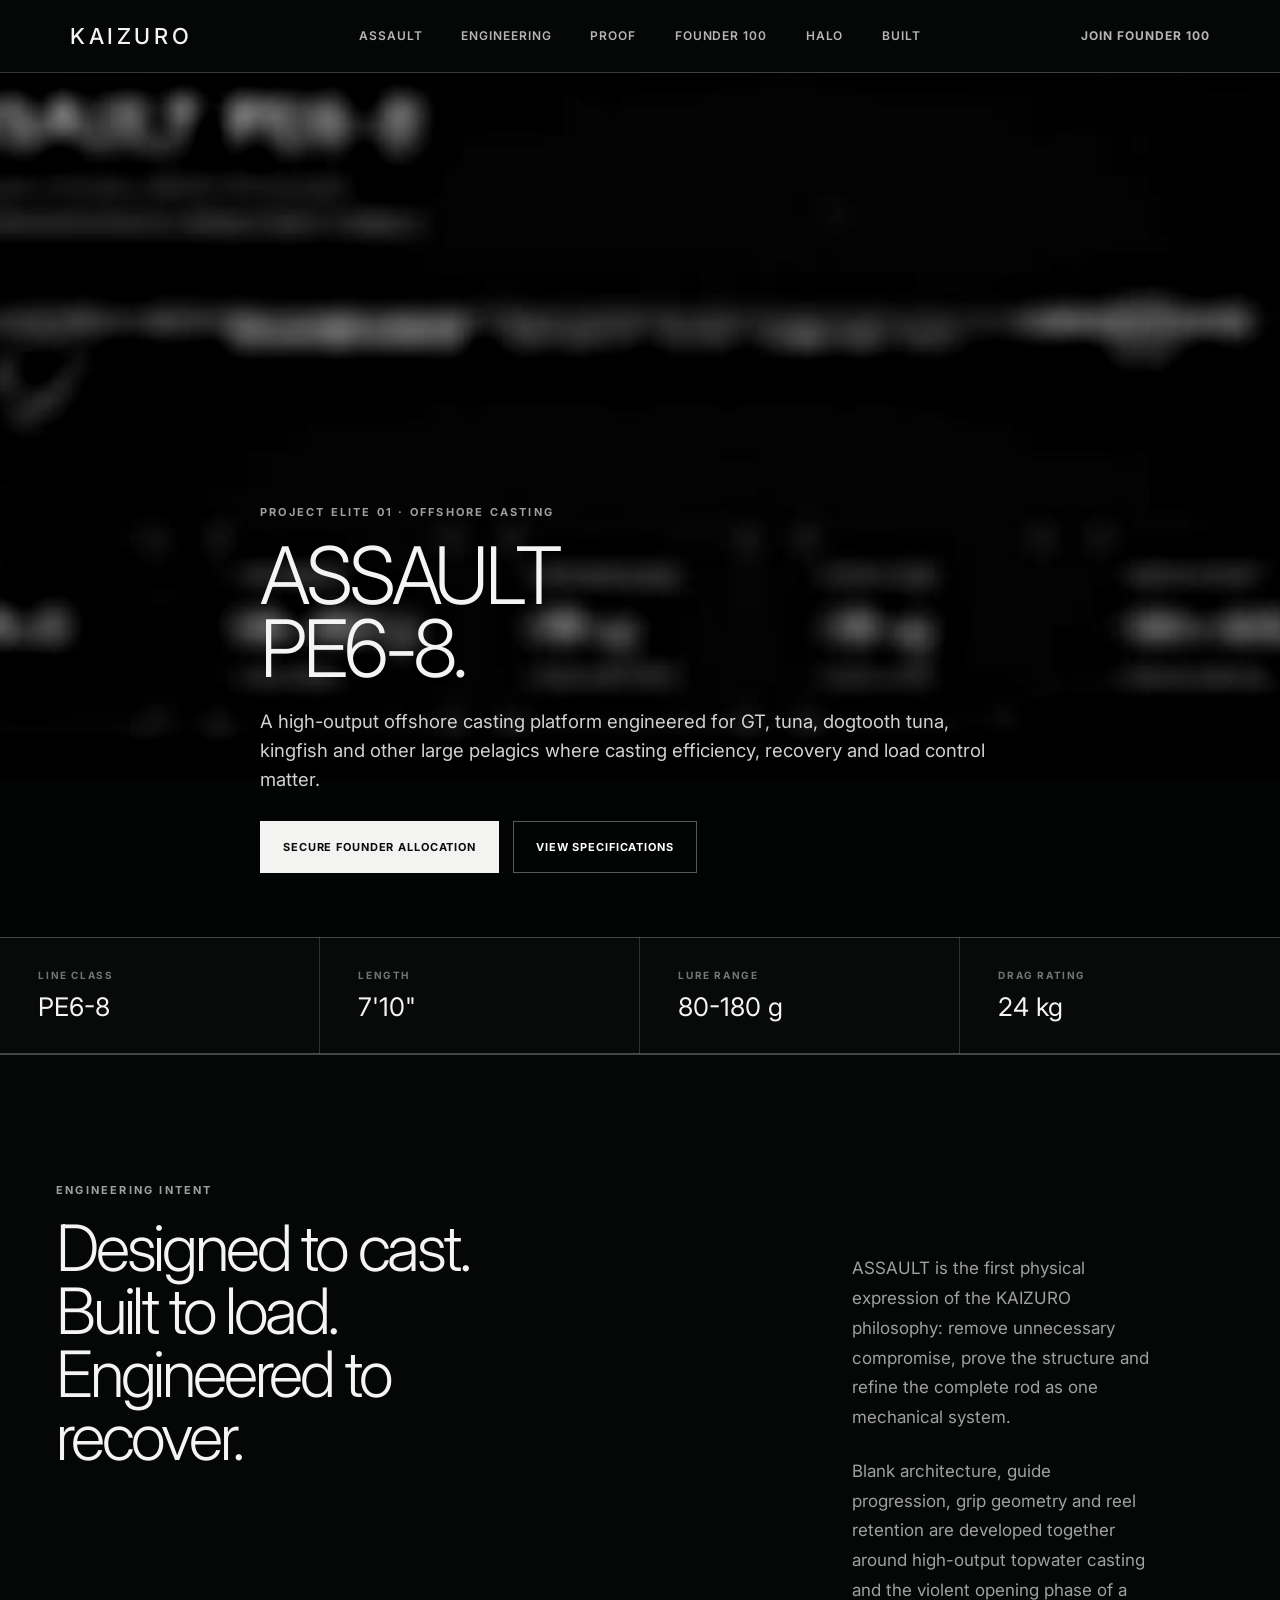
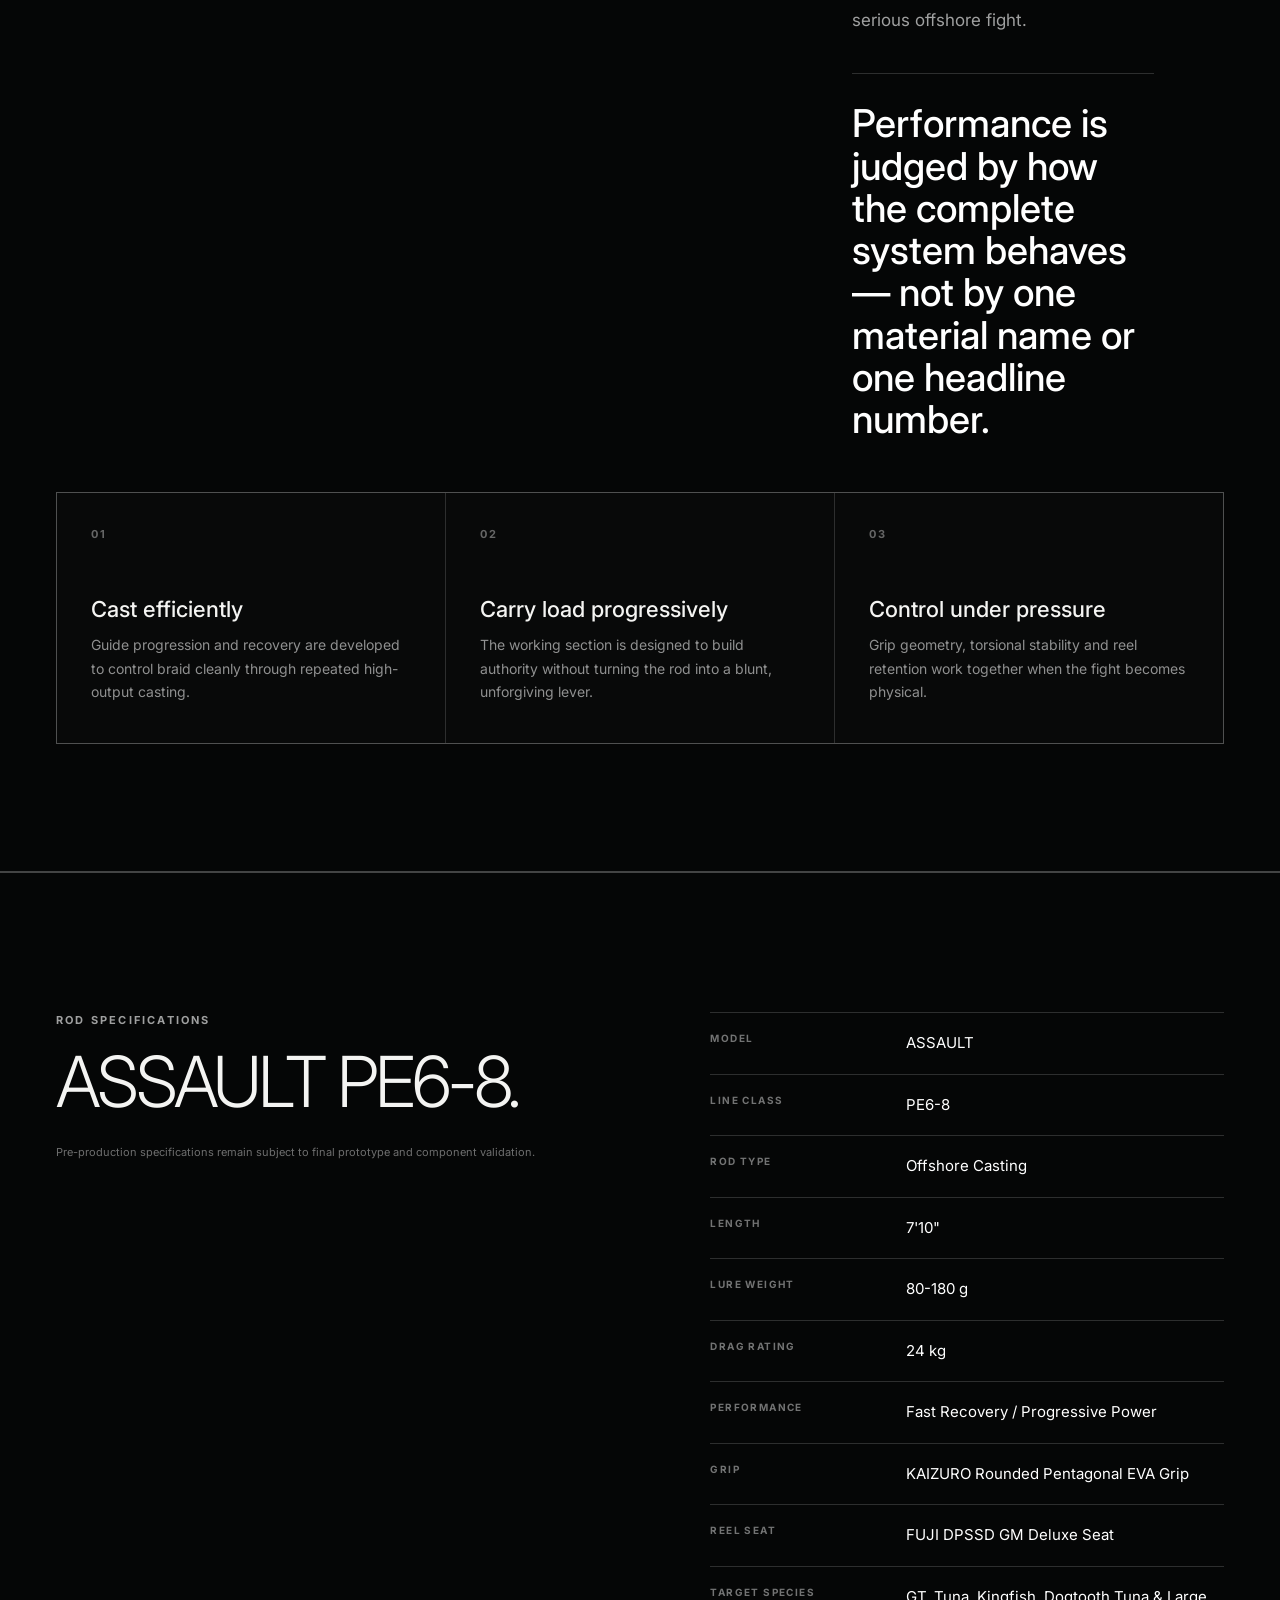
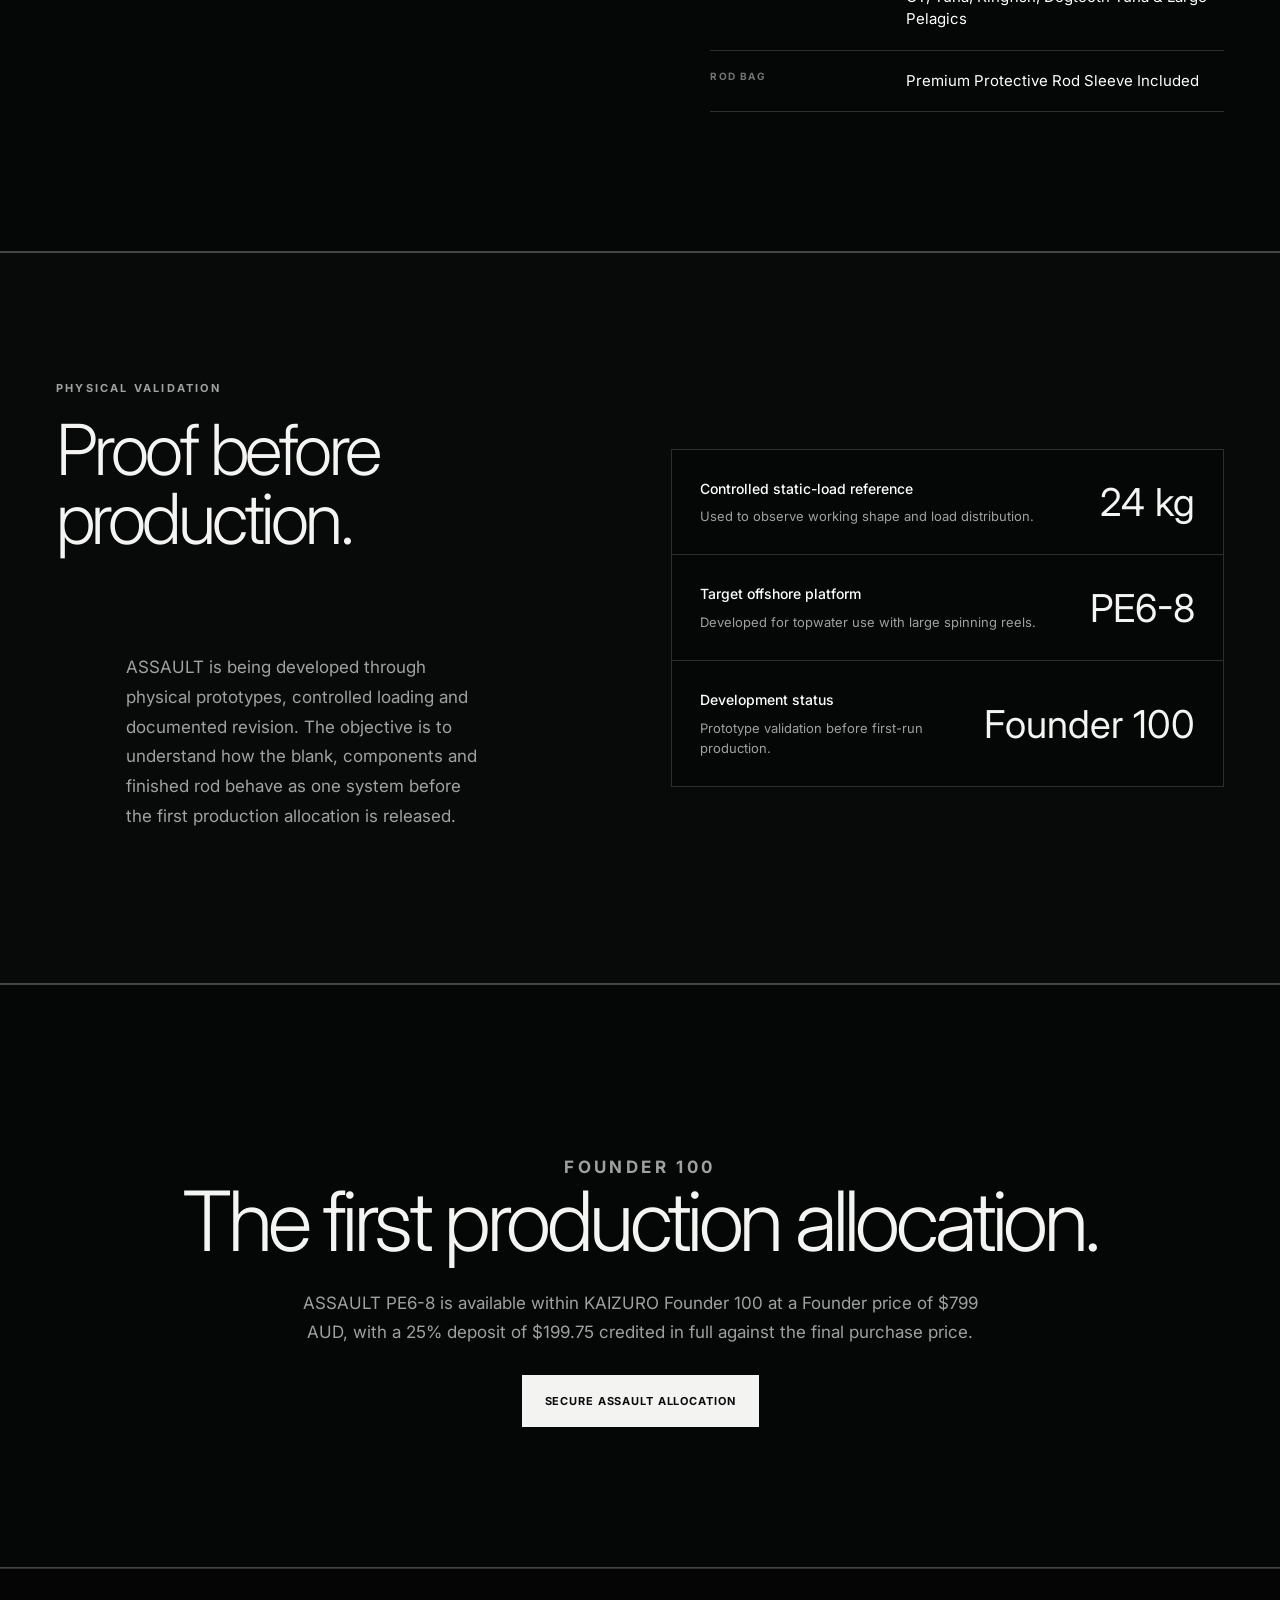
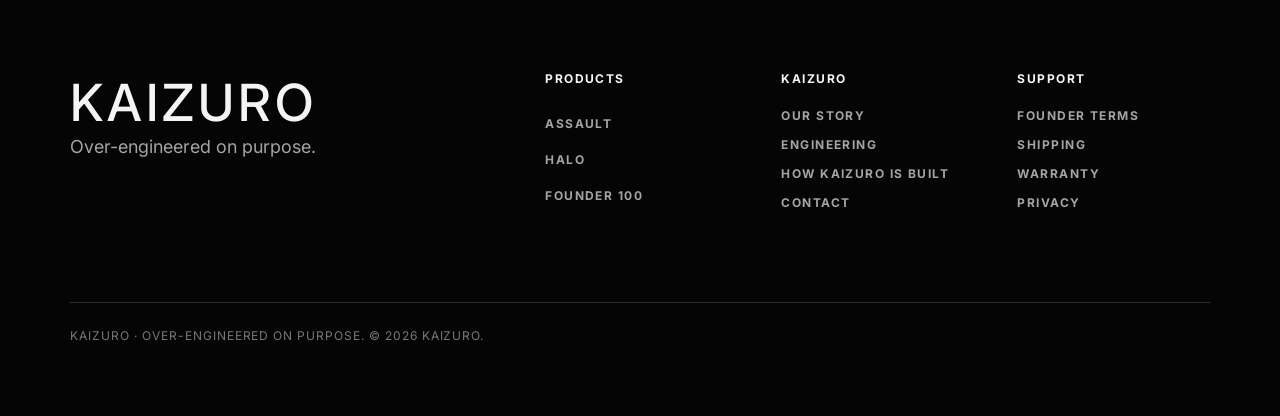
==== commit 9c33b91c: "Fix Engineering Intent desktop line wrapping" ====
--- a/assault-pe6-8-preview/index.html
+++ b/assault-pe6-8-preview/index.html
@@ -63,7 +63,7 @@
       .assault-founder p{max-width:680px;margin:28px auto 0;color:var(--assault-muted);font-size:17px;line-height:1.7}
       .assault-founder .assault-actions{justify-content:center}
       .assault-note{max-width:720px;margin:28px 0 0;color:rgba(255,255,255,.42);font-size:11px;line-height:1.6}
-      @media(min-width:1001px){.assault-hero{min-height:calc(100svh - 72px);align-items:flex-end}.assault-hero img{object-position:center 18%;transform:translateY(-12%) scale(1.02)}.assault-hero-copy{width:min(760px,100%);padding:clamp(390px,48vh,520px) 0 clamp(46px,5vw,72px)}.assault-hero h1{font-size:clamp(54px,6.2vw,88px);line-height:.92}.assault-lead{max-width:760px;margin-top:22px}.assault-actions{margin-top:28px}}
+      @media(min-width:1001px){.assault-hero{min-height:calc(100svh - 72px);align-items:flex-end}.assault-hero img{object-position:center 18%;transform:translateY(-12%) scale(1.02)}.assault-hero-copy{width:min(760px,100%);padding:clamp(390px,48vh,520px) 0 clamp(46px,5vw,72px)}.assault-hero h1{font-size:clamp(54px,6.2vw,88px);line-height:.92}.assault-lead{max-width:760px;margin-top:22px}.assault-actions{margin-top:28px}.assault-intro-grid{grid-template-columns:minmax(0,1.18fr) minmax(0,.82fr);gap:clamp(72px,7vw,110px)}.assault-intro-grid h2{font-size:clamp(46px,5vw,74px)}.assault-intro-grid h2 span{white-space:nowrap}}
       @media(max-width:1000px){.assault-wrap{width:min(100% - 56px,1280px)}.assault-status{grid-template-columns:repeat(2,minmax(0,1fr))}.assault-status div:nth-child(2){border-right:0}.assault-status div:nth-child(-n+2){border-bottom:1px solid var(--assault-line)}.assault-intro-grid,.assault-specs,.assault-proof-grid{grid-template-columns:1fr;gap:52px}.assault-principles{grid-template-columns:1fr}.assault-principles article{min-height:0}.assault-principles span{margin-bottom:26px}}
       @media(max-width:640px){.assault-main{padding-top:64px}.assault-wrap{width:min(100% - 32px,1280px)}.assault-hero{min-height:calc(100svh - 64px)}.assault-hero img{object-position:52% center}.assault-hero::after{background:linear-gradient(180deg,rgba(0,0,0,.06),rgba(0,0,0,.2) 38%,rgba(0,0,0,.92) 100%)}.assault-hero-copy{padding:86px 0 48px}.assault-hero h1{font-size:clamp(54px,17vw,82px)}.assault-lead{font-size:17px}.assault-actions{display:grid;grid-template-columns:1fr}.assault-actions a{width:100%;box-sizing:border-box}.assault-status{grid-template-columns:1fr}.assault-status div,.assault-status div:nth-child(2){border-right:0;border-bottom:1px solid var(--assault-line)}.assault-status div:last-child{border-bottom:0}.assault-section{padding:74px 0}.assault-section h2{font-size:clamp(42px,12vw,62px)}.assault-principles{margin-top:38px}.assault-specs-list div{grid-template-columns:1fr;gap:8px}.assault-proof-panel div{padding:22px 18px}.assault-proof-panel strong{font-size:28px}.assault-founder{padding:78px 0}.assault-founder h2{font-size:clamp(46px,13vw,66px)}}
     </style>
@@ -118,7 +118,7 @@
           <div class="assault-intro-grid">
             <div>
               <p class="assault-kicker">Engineering Intent</p>
-              <h2>Designed to cast. Built to load. Engineered to recover.</h2>
+              <h2><span style="display:block">Designed to cast.</span><span style="display:block">Built to load.</span><span style="display:block">Engineered to</span><span style="display:block">recover.</span></h2>
             </div>
             <div class="assault-copy">
               <p>ASSAULT is the first physical expression of the KAIZURO philosophy: remove unnecessary compromise, prove the structure and refine the complete rod as one mechanical system.</p>
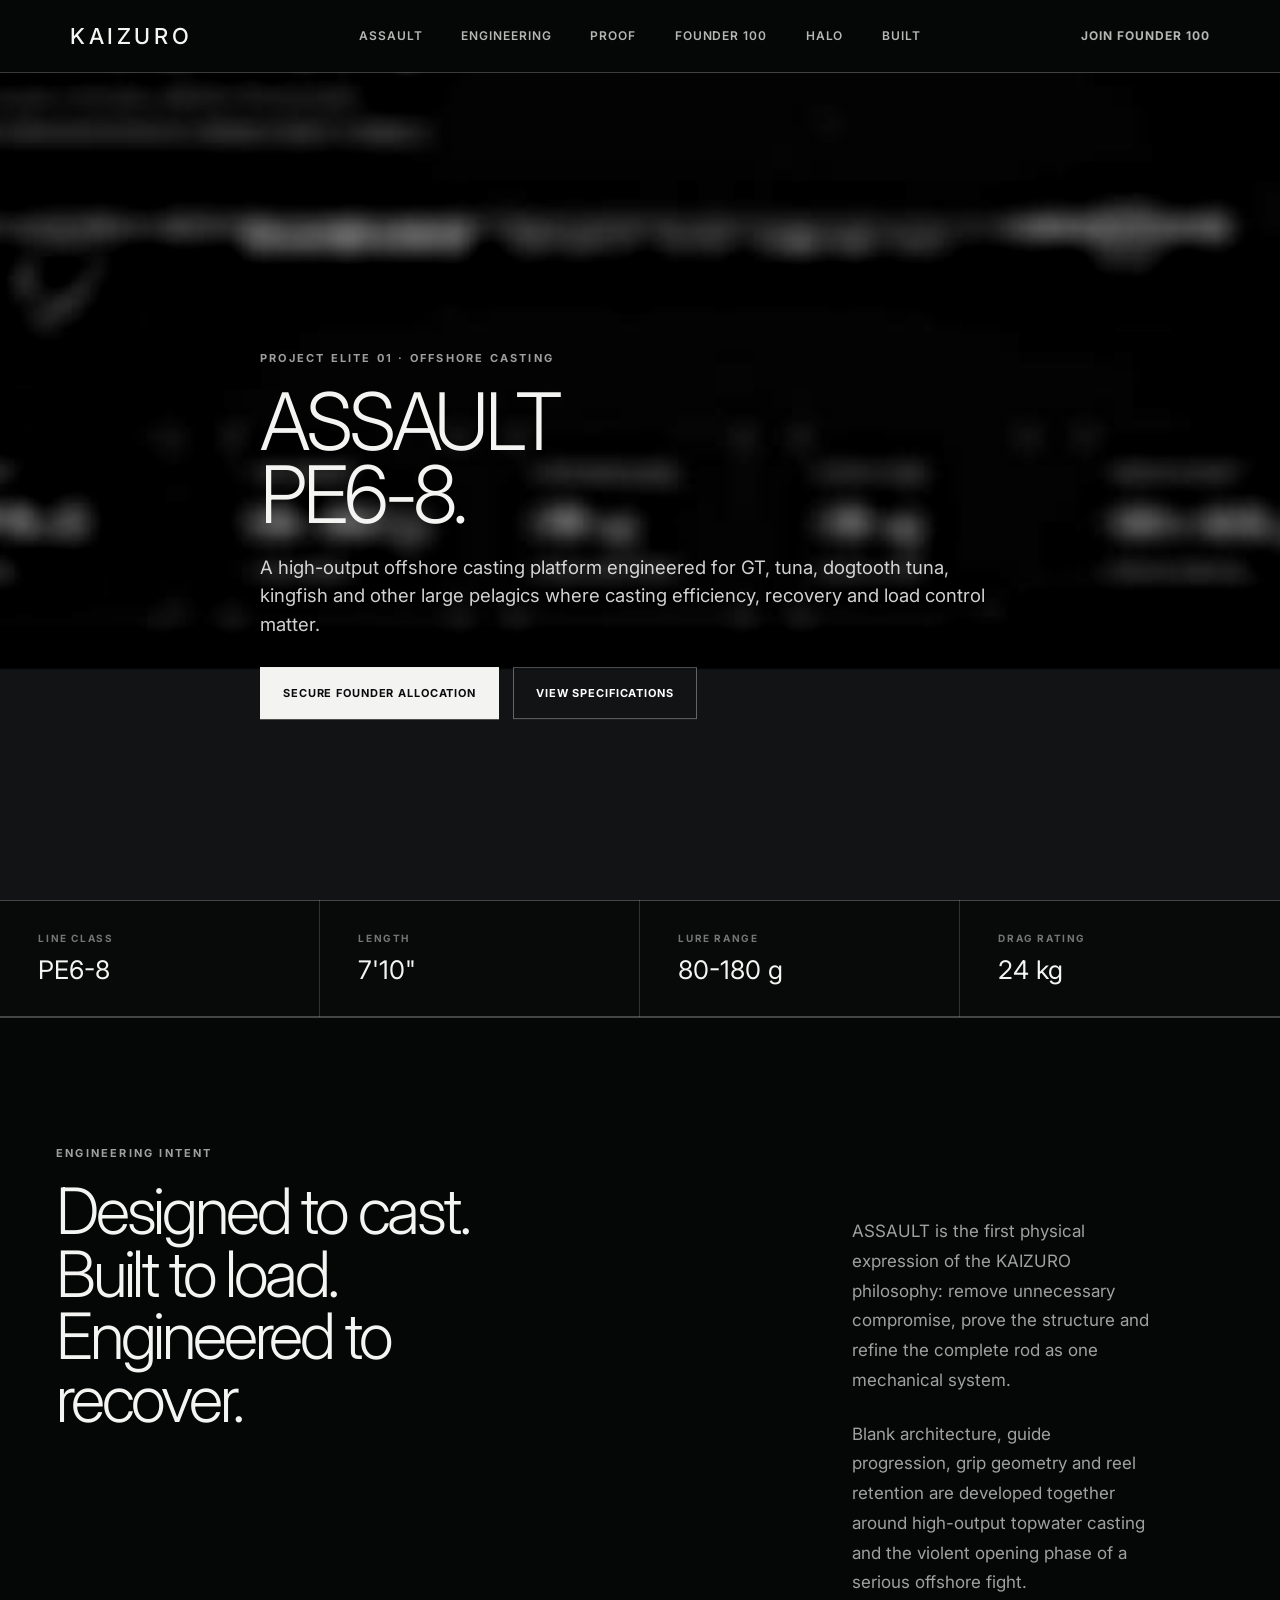
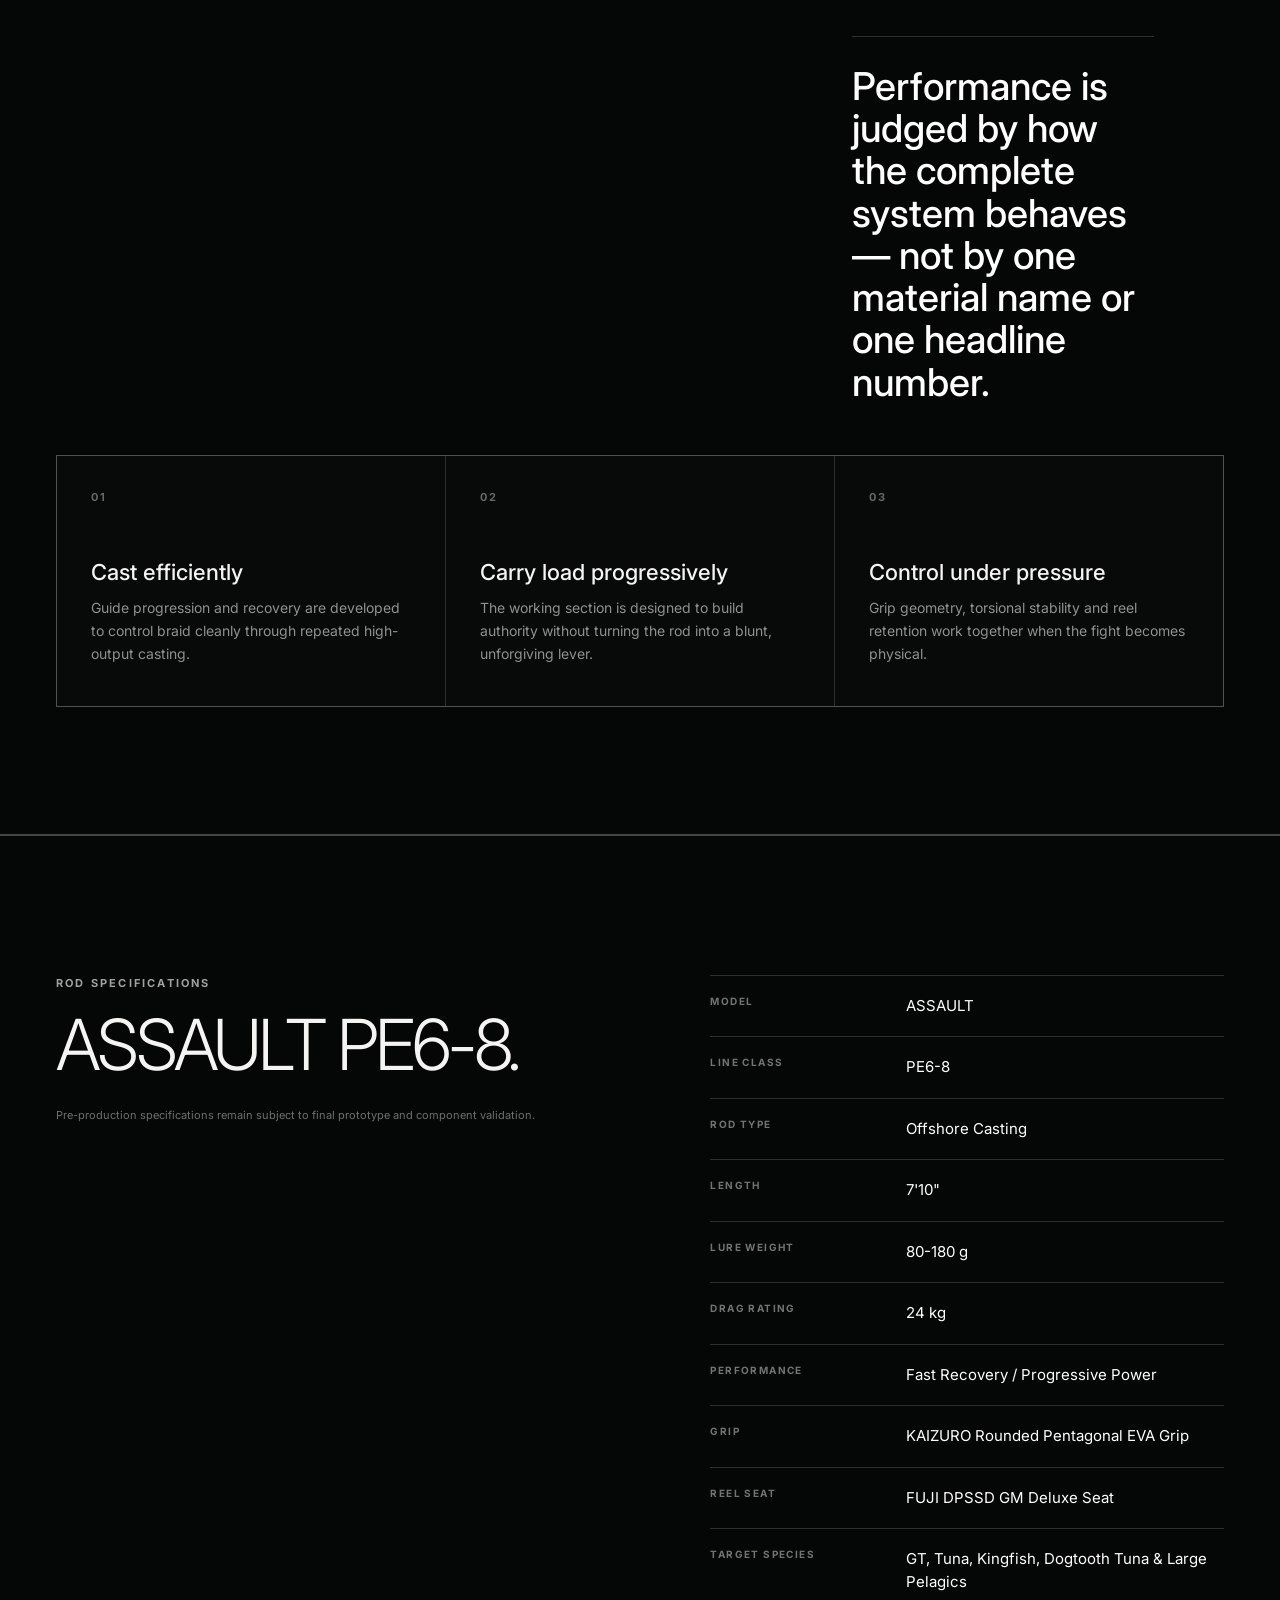
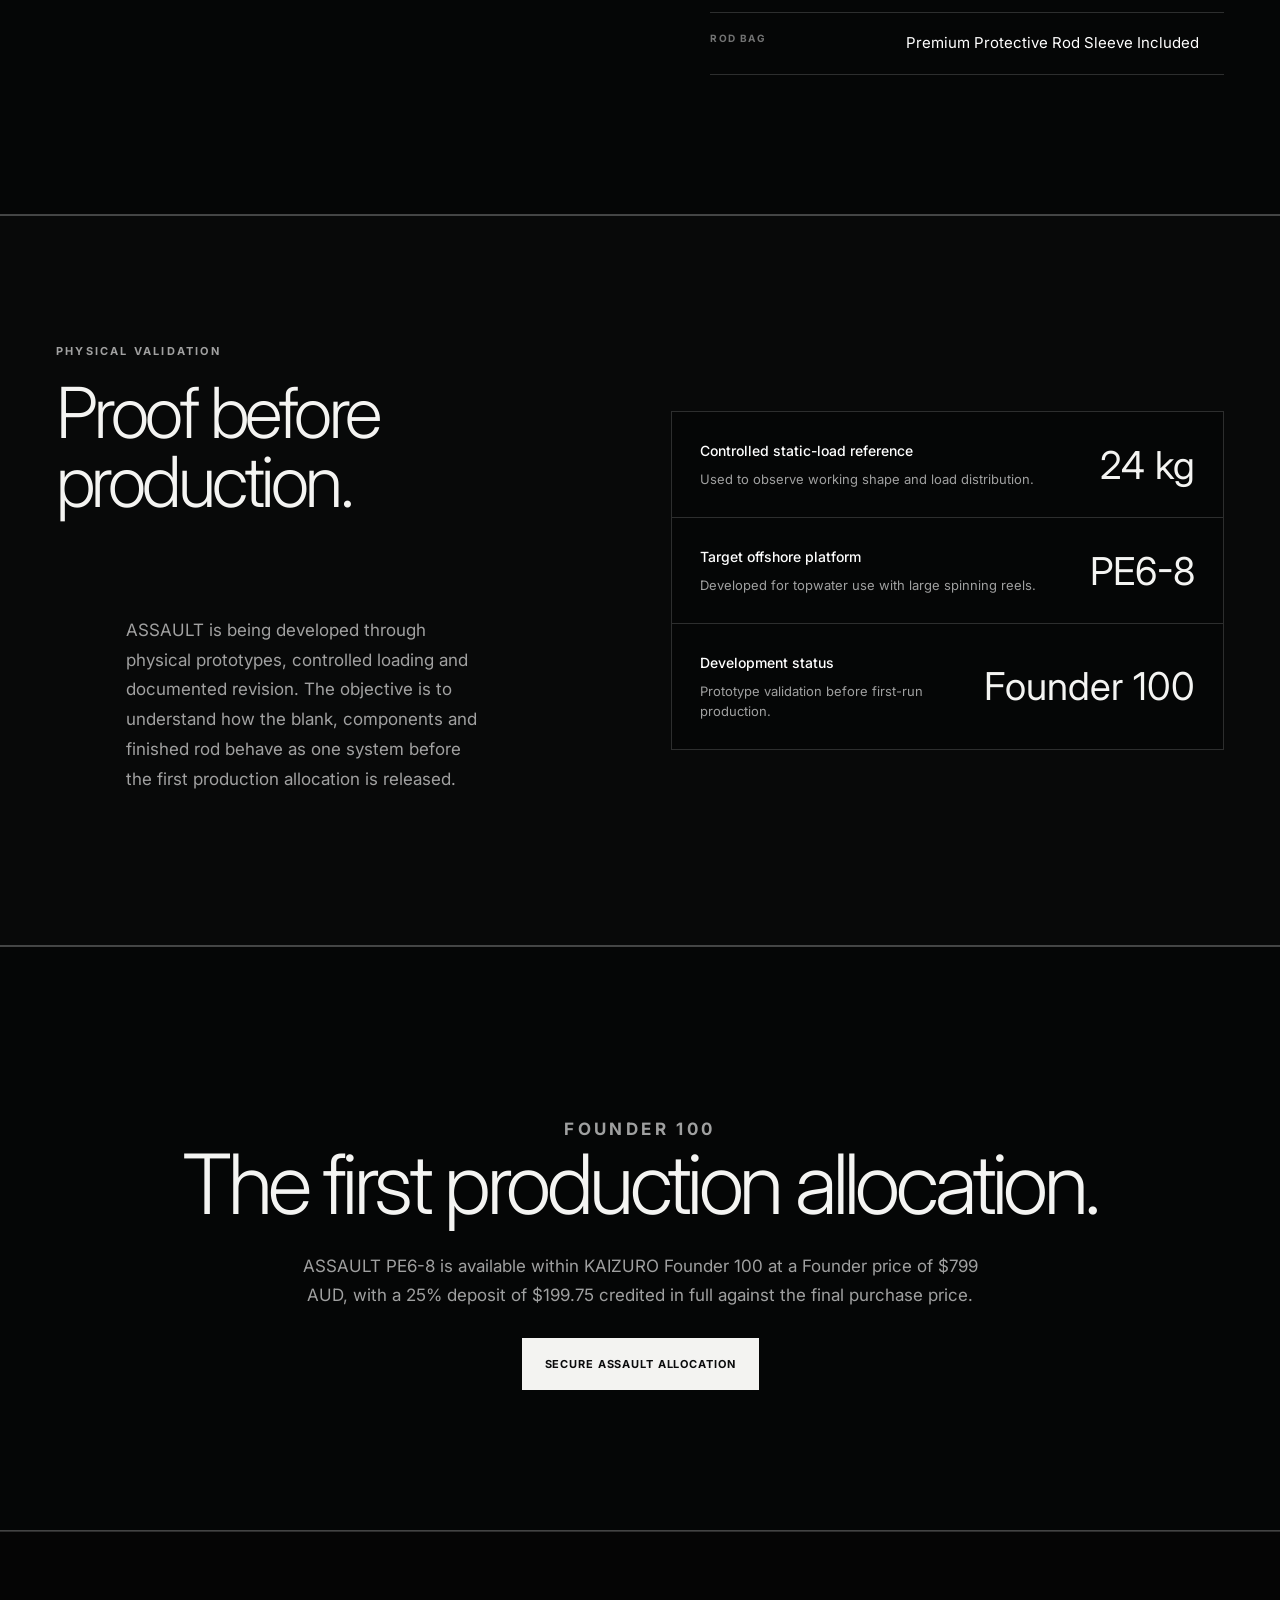
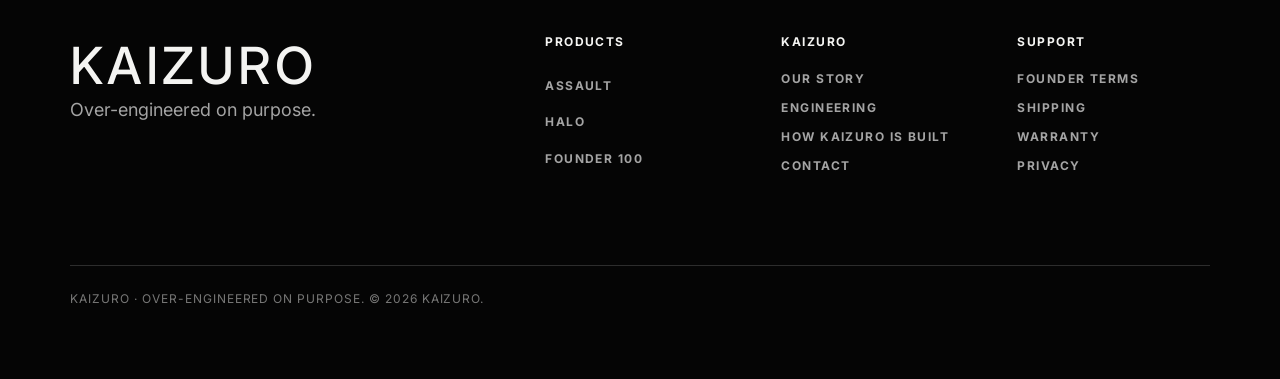
==== commit a955dc97: "Raise ASSAULT desktop hero composition" ====
--- a/assault-pe6-8-preview/index.html
+++ b/assault-pe6-8-preview/index.html
@@ -19,9 +19,9 @@
       .assault-main{padding-top:72px;background:var(--assault-bg)}
       .assault-wrap{width:min(1280px,calc(100% - 112px));margin:0 auto}
       .assault-kicker{margin:0 0 18px;color:rgba(255,255,255,.62);font-size:11px;font-weight:700;letter-spacing:.2em;text-transform:uppercase}
-      .assault-hero{position:relative;min-height:calc(100svh - 72px);display:flex;align-items:flex-end;overflow:hidden;border-bottom:1px solid var(--assault-line);background:#020303}
+      .assault-hero{position:relative;min-height:calc(100svh - 72px);display:flex;align-items:flex-end;overflow:hidden;border-bottom:1px solid var(--assault-line);background:#111315}
       .assault-hero img{position:absolute;inset:0;width:100%;height:100%;object-fit:cover;object-position:center 60%;filter:brightness(.7) contrast(1.05)}
-      .assault-hero::after{content:"";position:absolute;inset:0;background:linear-gradient(180deg,rgba(0,0,0,.06),rgba(0,0,0,.2) 45%,rgba(0,0,0,.88) 100%),linear-gradient(90deg,rgba(0,0,0,.74),rgba(0,0,0,.18) 68%)}
+      .assault-hero::after{content:"";position:absolute;inset:0;background:linear-gradient(180deg,rgba(8,9,10,.12),rgba(8,9,10,.25) 48%,rgba(8,9,10,.58) 100%),linear-gradient(90deg,rgba(8,9,10,.62),rgba(8,9,10,.18) 68%)}
       .assault-hero-copy{position:relative;z-index:2;width:min(1060px,100%);padding:clamp(88px,10vw,150px) 0 clamp(46px,5vw,72px)}
       .assault-hero h1{margin:0;font-size:clamp(54px,6.9vw,98px);font-weight:300;line-height:.91;letter-spacing:-.052em}
       .assault-hero h1 span{display:block}
@@ -63,9 +63,9 @@
       .assault-founder p{max-width:680px;margin:28px auto 0;color:var(--assault-muted);font-size:17px;line-height:1.7}
       .assault-founder .assault-actions{justify-content:center}
       .assault-note{max-width:720px;margin:28px 0 0;color:rgba(255,255,255,.42);font-size:11px;line-height:1.6}
-      @media(min-width:1001px){.assault-hero{min-height:calc(100svh - 72px);align-items:flex-end}.assault-hero img{object-position:center 18%;transform:translateY(-12%) scale(1.02)}.assault-hero-copy{width:min(760px,100%);padding:clamp(390px,48vh,520px) 0 clamp(46px,5vw,72px)}.assault-hero h1{font-size:clamp(54px,6.2vw,88px);line-height:.92}.assault-lead{max-width:760px;margin-top:22px}.assault-actions{margin-top:28px}.assault-intro-grid{grid-template-columns:minmax(0,1.18fr) minmax(0,.82fr);gap:clamp(72px,7vw,110px)}.assault-intro-grid h2{font-size:clamp(46px,5vw,74px)}.assault-intro-grid h2 span{white-space:nowrap}}
+      @media(min-width:1001px){.assault-hero{min-height:calc(100svh - 72px);align-items:flex-end;background:#111315}.assault-hero img{object-position:center 7%;transform:translateY(-22%) scale(1.03)}.assault-hero::after{background:linear-gradient(180deg,rgba(8,9,10,.08),rgba(8,9,10,.2) 52%,rgba(8,9,10,.54) 100%),linear-gradient(90deg,rgba(8,9,10,.58),rgba(8,9,10,.16) 72%)}.assault-hero-copy{width:min(760px,100%);padding:clamp(220px,28vh,300px) 0 clamp(150px,16vh,190px);transform:translateY(-4%)}.assault-hero h1{font-size:clamp(54px,6.2vw,88px);line-height:.92}.assault-lead{max-width:760px;margin-top:22px}.assault-actions{margin-top:28px}.assault-intro-grid{grid-template-columns:minmax(0,1.18fr) minmax(0,.82fr);gap:clamp(72px,7vw,110px)}.assault-intro-grid h2{font-size:clamp(46px,5vw,74px)}.assault-intro-grid h2 span{white-space:nowrap}}
       @media(max-width:1000px){.assault-wrap{width:min(100% - 56px,1280px)}.assault-status{grid-template-columns:repeat(2,minmax(0,1fr))}.assault-status div:nth-child(2){border-right:0}.assault-status div:nth-child(-n+2){border-bottom:1px solid var(--assault-line)}.assault-intro-grid,.assault-specs,.assault-proof-grid{grid-template-columns:1fr;gap:52px}.assault-principles{grid-template-columns:1fr}.assault-principles article{min-height:0}.assault-principles span{margin-bottom:26px}}
-      @media(max-width:640px){.assault-main{padding-top:64px}.assault-wrap{width:min(100% - 32px,1280px)}.assault-hero{min-height:calc(100svh - 64px)}.assault-hero img{object-position:52% center}.assault-hero::after{background:linear-gradient(180deg,rgba(0,0,0,.06),rgba(0,0,0,.2) 38%,rgba(0,0,0,.92) 100%)}.assault-hero-copy{padding:86px 0 48px}.assault-hero h1{font-size:clamp(54px,17vw,82px)}.assault-lead{font-size:17px}.assault-actions{display:grid;grid-template-columns:1fr}.assault-actions a{width:100%;box-sizing:border-box}.assault-status{grid-template-columns:1fr}.assault-status div,.assault-status div:nth-child(2){border-right:0;border-bottom:1px solid var(--assault-line)}.assault-status div:last-child{border-bottom:0}.assault-section{padding:74px 0}.assault-section h2{font-size:clamp(42px,12vw,62px)}.assault-principles{margin-top:38px}.assault-specs-list div{grid-template-columns:1fr;gap:8px}.assault-proof-panel div{padding:22px 18px}.assault-proof-panel strong{font-size:28px}.assault-founder{padding:78px 0}.assault-founder h2{font-size:clamp(46px,13vw,66px)}}
+      @media(max-width:640px){.assault-main{padding-top:64px}.assault-wrap{width:min(100% - 32px,1280px)}.assault-hero{min-height:calc(100svh - 64px)}.assault-hero img{object-position:52% center}.assault-hero::after{background:linear-gradient(180deg,rgba(0,0,0,.06),rgba(0,0,0,.2) 38%,rgba(0,0,0,.92) 100%)}.assault-hero-copy{padding:86px 0 48px;transform:none}.assault-hero h1{font-size:clamp(54px,17vw,82px)}.assault-lead{font-size:17px}.assault-actions{display:grid;grid-template-columns:1fr}.assault-actions a{width:100%;box-sizing:border-box}.assault-status{grid-template-columns:1fr}.assault-status div,.assault-status div:nth-child(2){border-right:0;border-bottom:1px solid var(--assault-line)}.assault-status div:last-child{border-bottom:0}.assault-section{padding:74px 0}.assault-section h2{font-size:clamp(42px,12vw,62px)}.assault-principles{margin-top:38px}.assault-specs-list div{grid-template-columns:1fr;gap:8px}.assault-proof-panel div{padding:22px 18px}.assault-proof-panel strong{font-size:28px}.assault-founder{padding:78px 0}.assault-founder h2{font-size:clamp(46px,13vw,66px)}}
     </style>
   </head>
   <body>
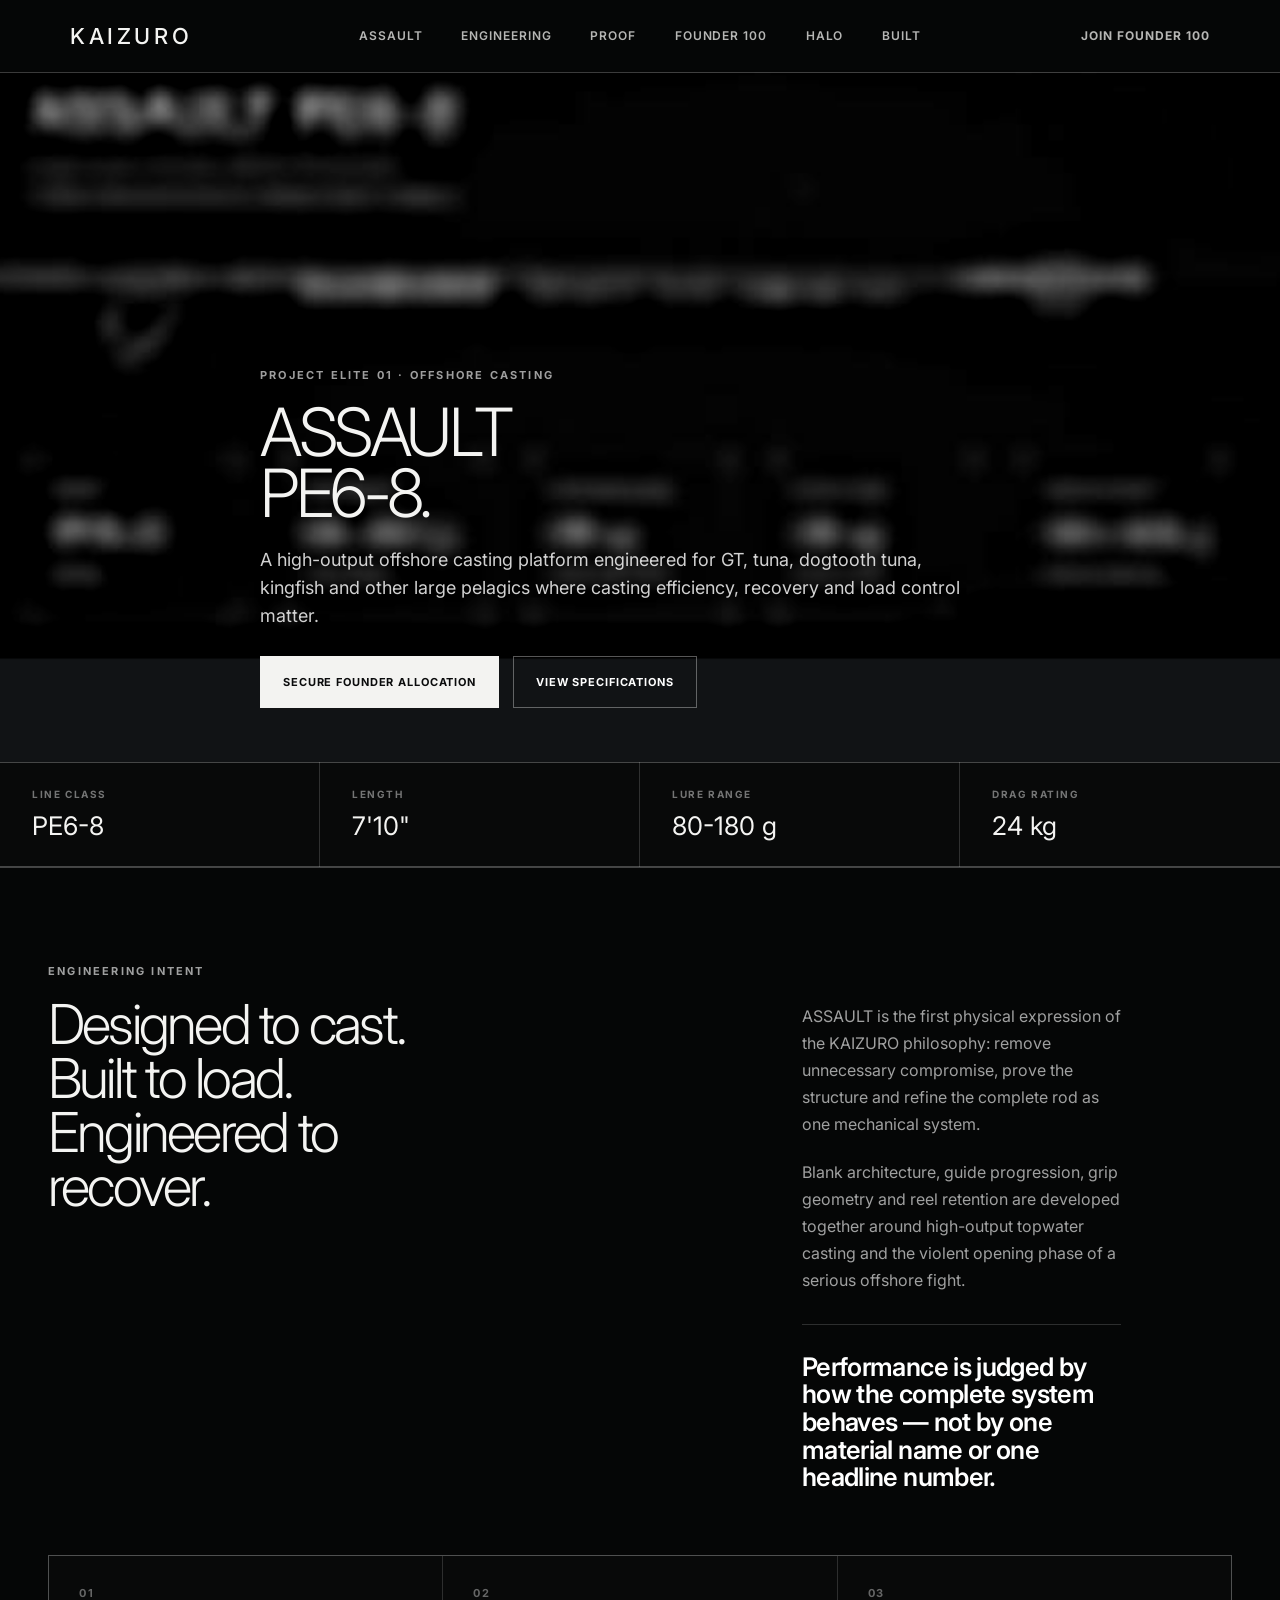
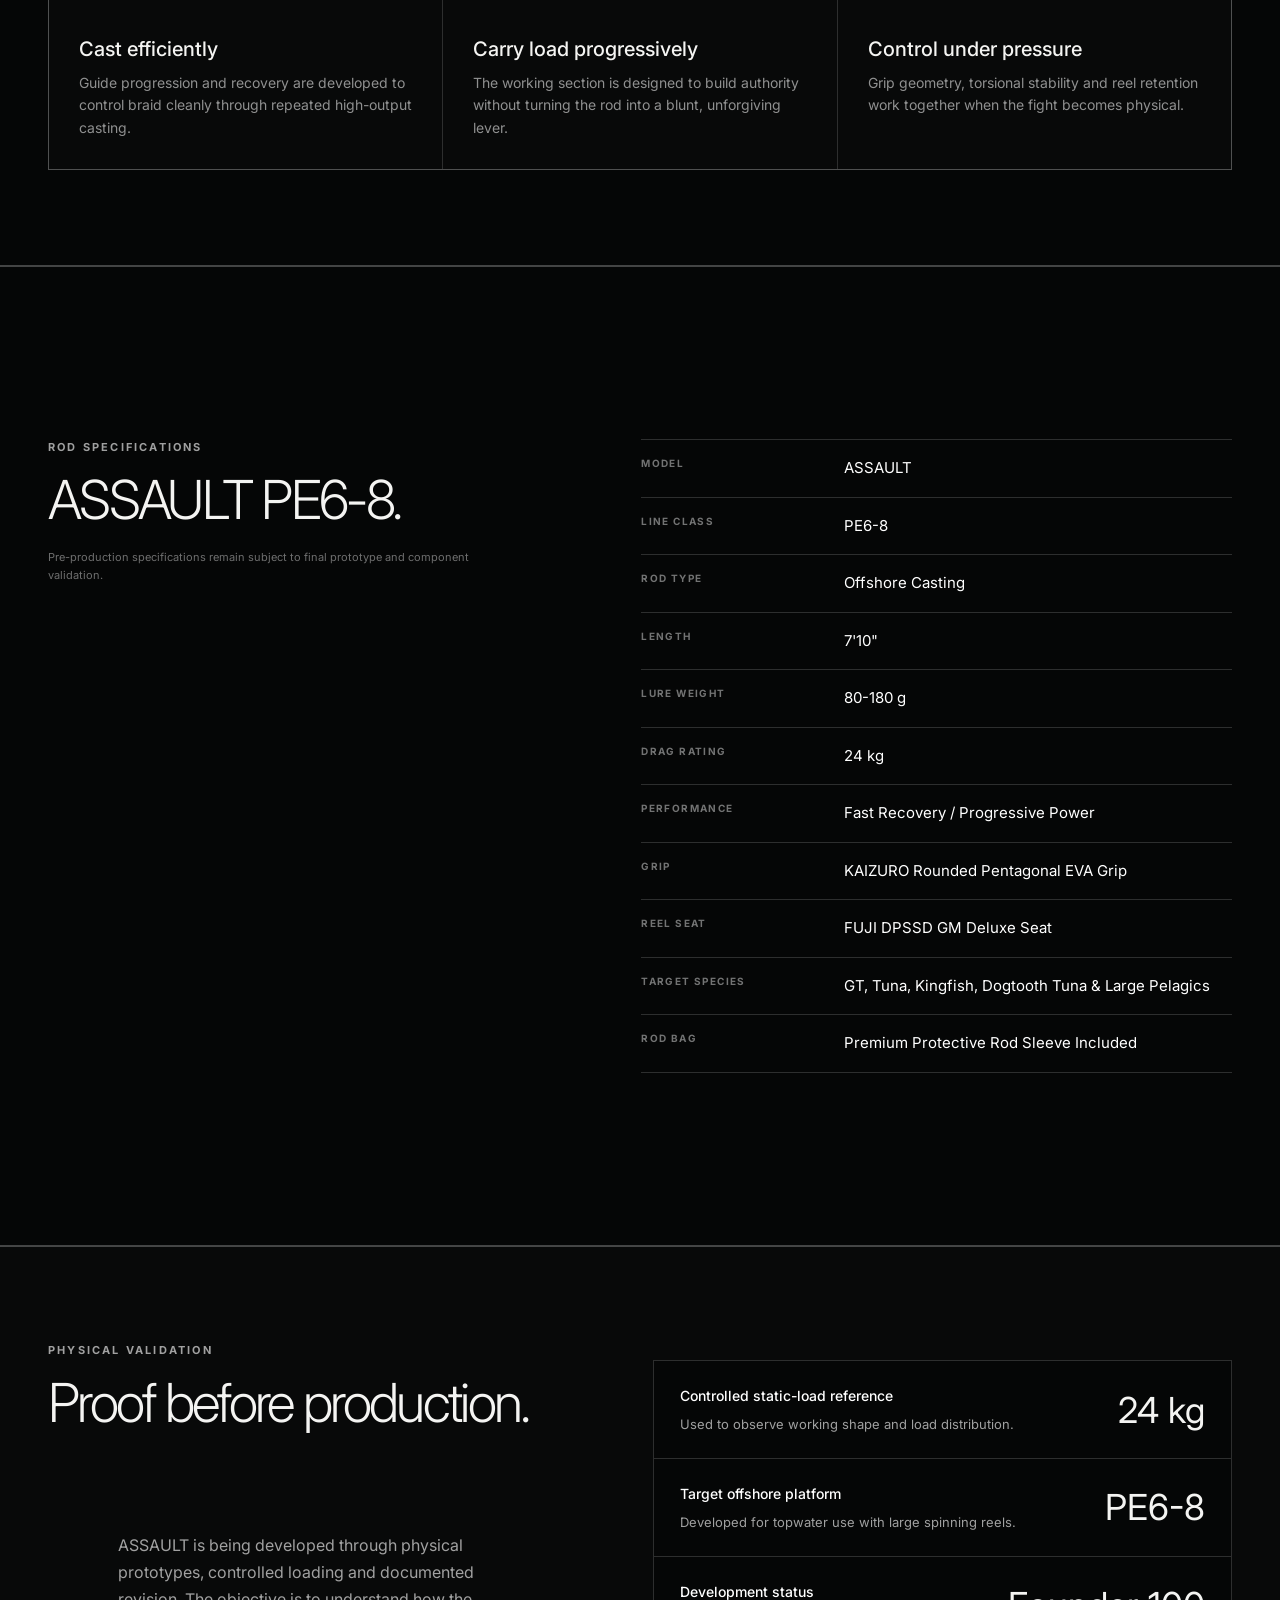
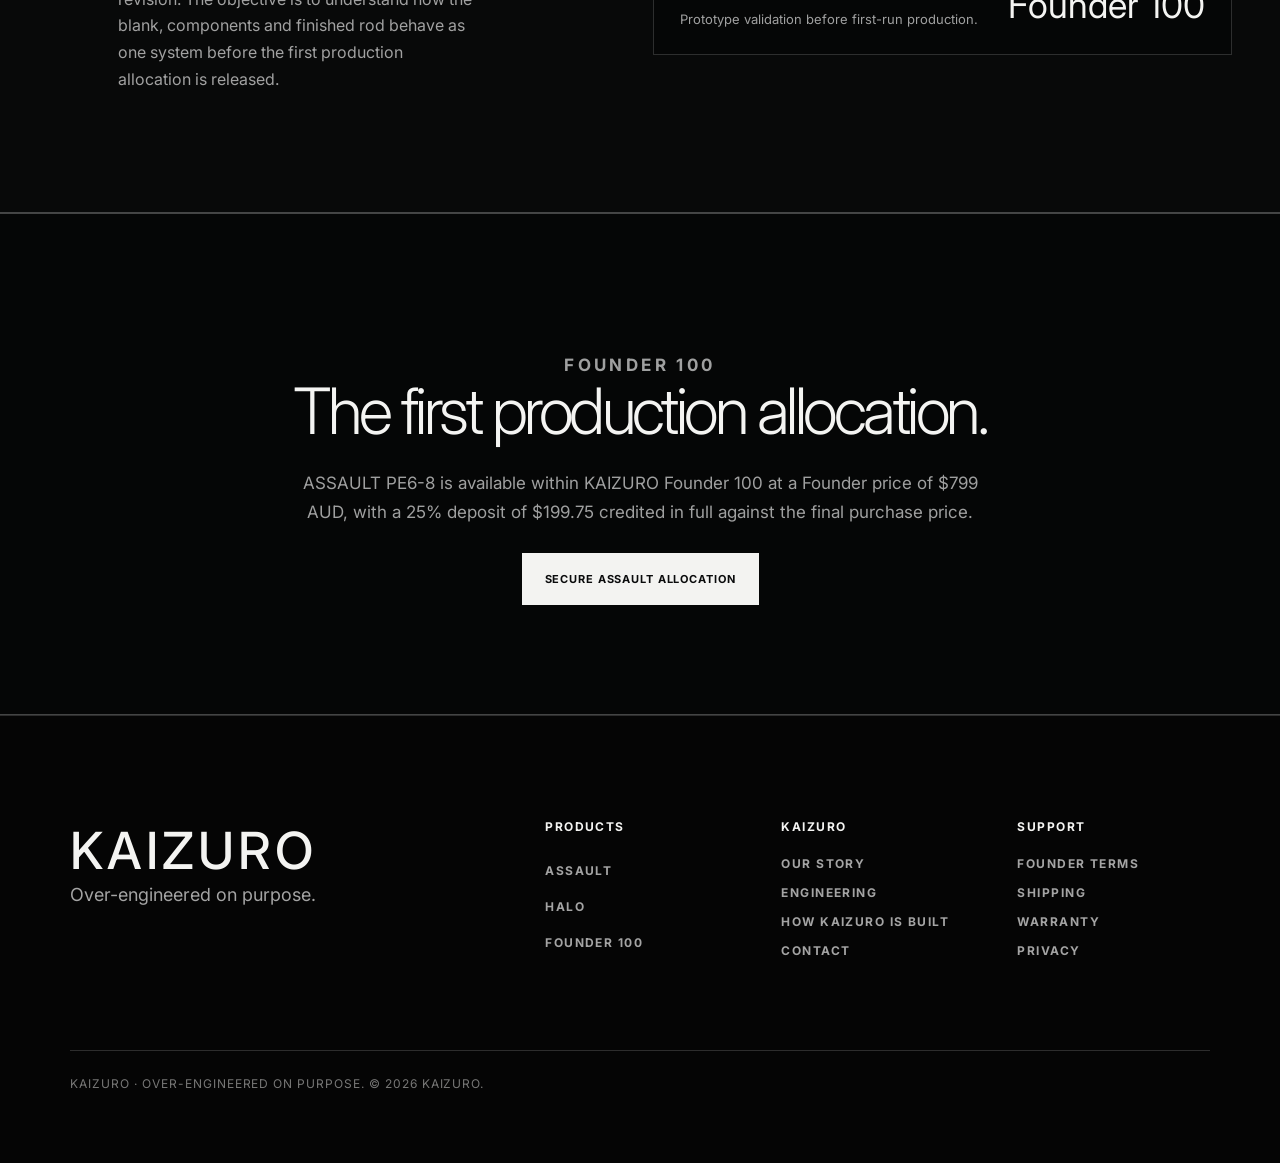
==== commit 07fef0f9: "Refine ASSAULT preview desktop spacing and composition" ====
--- a/assault-pe6-8-preview/index.html
+++ b/assault-pe6-8-preview/index.html
@@ -63,7 +63,42 @@
       .assault-founder p{max-width:680px;margin:28px auto 0;color:var(--assault-muted);font-size:17px;line-height:1.7}
       .assault-founder .assault-actions{justify-content:center}
       .assault-note{max-width:720px;margin:28px 0 0;color:rgba(255,255,255,.42);font-size:11px;line-height:1.6}
-      @media(min-width:1001px){.assault-hero{min-height:calc(100svh - 72px);align-items:flex-end;background:#111315}.assault-hero img{object-position:center 7%;transform:translateY(-22%) scale(1.03)}.assault-hero::after{background:linear-gradient(180deg,rgba(8,9,10,.08),rgba(8,9,10,.2) 52%,rgba(8,9,10,.54) 100%),linear-gradient(90deg,rgba(8,9,10,.58),rgba(8,9,10,.16) 72%)}.assault-hero-copy{width:min(760px,100%);padding:clamp(220px,28vh,300px) 0 clamp(150px,16vh,190px);transform:translateY(-4%)}.assault-hero h1{font-size:clamp(54px,6.2vw,88px);line-height:.92}.assault-lead{max-width:760px;margin-top:22px}.assault-actions{margin-top:28px}.assault-intro-grid{grid-template-columns:minmax(0,1.18fr) minmax(0,.82fr);gap:clamp(72px,7vw,110px)}.assault-intro-grid h2{font-size:clamp(46px,5vw,74px)}.assault-intro-grid h2 span{white-space:nowrap}}
+      @media(min-width:1001px){
+        .assault-wrap{width:min(1200px,calc(100% - 96px))}
+        .assault-hero{height:clamp(690px,52vw,760px);min-height:0;align-items:flex-end;background:#111315}
+        .assault-hero img{object-position:center 18%;transform:translateY(-12%) scale(1.02)}
+        .assault-hero::after{background:linear-gradient(180deg,rgba(8,9,10,.06),rgba(8,9,10,.16) 46%,rgba(8,9,10,.46) 100%),linear-gradient(90deg,rgba(8,9,10,.48),rgba(8,9,10,.12) 74%)}
+        .assault-hero-copy{width:min(760px,100%);padding:clamp(390px,30vw,430px) 0 54px;transform:none}
+        .assault-hero h1{font-size:clamp(58px,5.2vw,82px);line-height:.92}
+        .assault-lead{max-width:720px;margin-top:22px;font-size:18px;line-height:1.55}
+        .assault-actions{margin-top:26px}
+        .assault-status div{padding:26px 32px}
+        .assault-section{padding:96px 0}
+        .assault-intro-grid{grid-template-columns:minmax(0,1.08fr) minmax(360px,.92fr);gap:96px;align-items:start}
+        .assault-intro-grid h2{font-size:clamp(52px,4.3vw,68px);line-height:.98}
+        .assault-intro-grid h2 span{white-space:nowrap}
+        .assault-intro-grid .assault-copy{max-width:460px;padding-top:40px}
+        .assault-intro-grid .assault-copy p{font-size:16px;line-height:1.68;margin-bottom:22px}
+        .assault-intro-grid .assault-copy strong{display:block;max-width:460px;margin-top:30px;padding-top:28px;border-top:1px solid var(--assault-line);font-size:clamp(24px,2vw,30px);font-weight:600;line-height:1.08;letter-spacing:-.025em}
+        .assault-principles{margin-top:64px}
+        .assault-principles article{min-height:210px;padding:30px}
+        .assault-principles span{margin-bottom:38px}
+        .assault-principles h3{font-size:20px}
+        .assault-principles p{font-size:14px;line-height:1.6}
+        .assault-specs{grid-template-columns:minmax(0,.92fr) minmax(0,1.08fr);gap:90px;align-items:start}
+        #specifications h2{font-size:clamp(52px,4.2vw,68px);line-height:.98;white-space:nowrap}
+        #specifications .assault-note{max-width:430px;margin-top:22px}
+        .assault-specs-list div{grid-template-columns:minmax(130px,.62fr) minmax(0,1.38fr);gap:28px;padding:17px 0}
+        .assault-proof-grid{grid-template-columns:minmax(0,.95fr) minmax(0,1.05fr);gap:82px;align-items:start}
+        .assault-proof-grid h2{font-size:clamp(52px,4.2vw,68px);line-height:.98}
+        .assault-proof-grid>div:first-child .assault-copy{max-width:500px;margin-top:30px!important}
+        .assault-proof-grid>div:first-child .assault-copy p{font-size:16px;line-height:1.68}
+        .assault-proof-panel{margin-top:18px}
+        .assault-proof-panel div{padding:24px 26px}
+        .assault-proof-panel strong{font-size:clamp(32px,2.8vw,42px)}
+        .assault-founder{padding:110px 0}
+        .assault-founder h2{font-size:clamp(54px,5vw,76px)}
+      }
       @media(max-width:1000px){.assault-wrap{width:min(100% - 56px,1280px)}.assault-status{grid-template-columns:repeat(2,minmax(0,1fr))}.assault-status div:nth-child(2){border-right:0}.assault-status div:nth-child(-n+2){border-bottom:1px solid var(--assault-line)}.assault-intro-grid,.assault-specs,.assault-proof-grid{grid-template-columns:1fr;gap:52px}.assault-principles{grid-template-columns:1fr}.assault-principles article{min-height:0}.assault-principles span{margin-bottom:26px}}
       @media(max-width:640px){.assault-main{padding-top:64px}.assault-wrap{width:min(100% - 32px,1280px)}.assault-hero{min-height:calc(100svh - 64px)}.assault-hero img{object-position:52% center}.assault-hero::after{background:linear-gradient(180deg,rgba(0,0,0,.06),rgba(0,0,0,.2) 38%,rgba(0,0,0,.92) 100%)}.assault-hero-copy{padding:86px 0 48px;transform:none}.assault-hero h1{font-size:clamp(54px,17vw,82px)}.assault-lead{font-size:17px}.assault-actions{display:grid;grid-template-columns:1fr}.assault-actions a{width:100%;box-sizing:border-box}.assault-status{grid-template-columns:1fr}.assault-status div,.assault-status div:nth-child(2){border-right:0;border-bottom:1px solid var(--assault-line)}.assault-status div:last-child{border-bottom:0}.assault-section{padding:74px 0}.assault-section h2{font-size:clamp(42px,12vw,62px)}.assault-principles{margin-top:38px}.assault-specs-list div{grid-template-columns:1fr;gap:8px}.assault-proof-panel div{padding:22px 18px}.assault-proof-panel strong{font-size:28px}.assault-founder{padding:78px 0}.assault-founder h2{font-size:clamp(46px,13vw,66px)}}
     </style>
